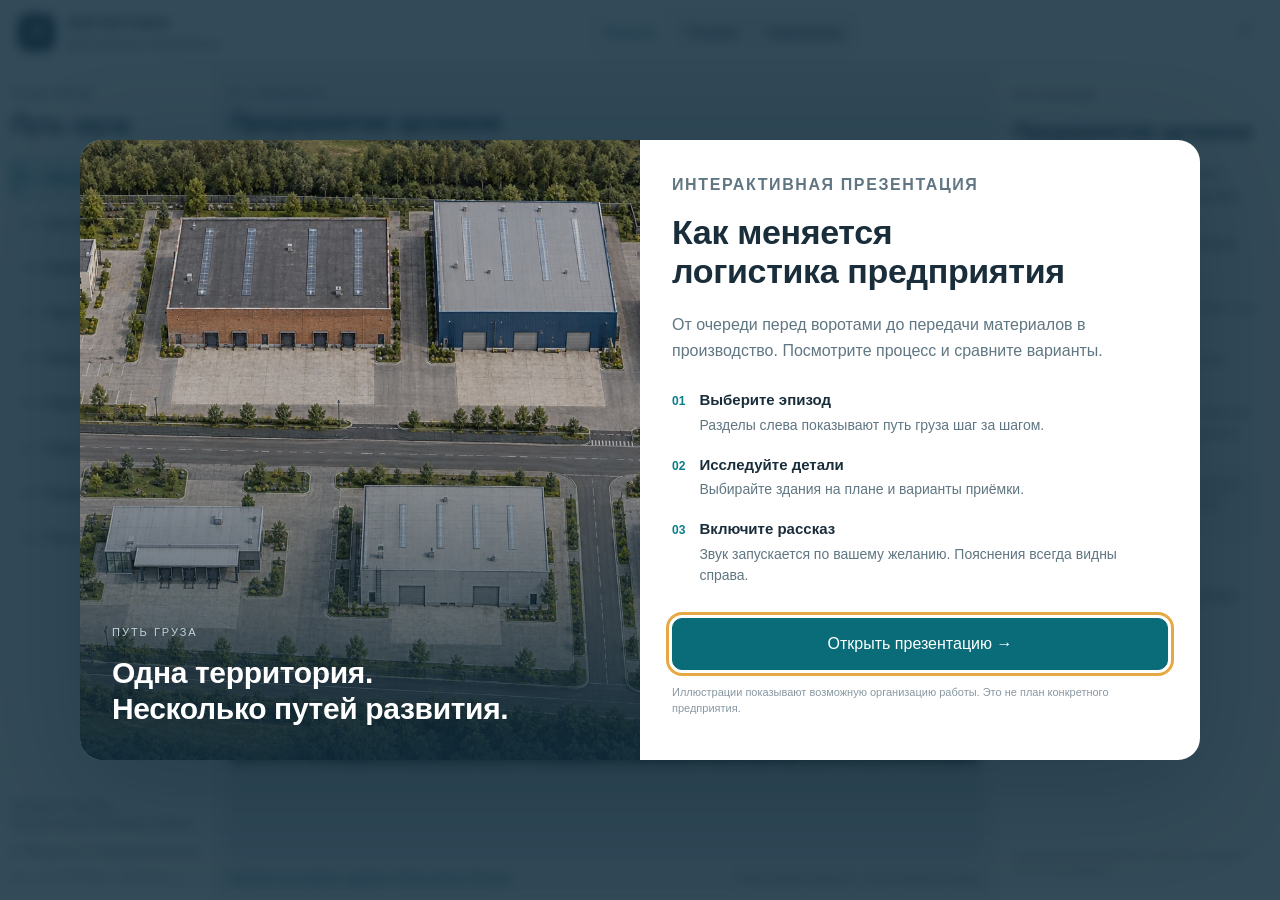
==== index.html @ 63b2c331 "v12: redesign presentation with unified architectural scenes and readable interface" ====
<!doctype html>
<html lang="ru"><head><meta charset="utf-8"><meta name="viewport" content="width=device-width,initial-scale=1"><meta name="theme-color" content="#172f3b"><title>Логистика предприятия — путь груза</title><link rel="icon" href="data:,"><link rel="stylesheet" href="design-v12.css?v=12"><link rel="preload" as="image" href="assets/v12/campus.webp"></head><body>
<header class="app-header"><button class="brand" id="home" aria-label="Открыть вступление"><span class="brand-mark">Л</span><span><strong>ЛОГИСТИКА</strong><small>Действующее предприятие</small></span></button><nav class="main-tabs" aria-label="Вкладки презентации"><button data-tab="process">Процесс</button><button data-tab="equipment">Техника</button><button data-tab="management">Управление</button></nav><button class="help-button" id="help" aria-label="Как пользоваться">?</button></header>
<div class="mobile-controls"><button id="toggle-nav" aria-expanded="false">☰ Разделы</button><button id="toggle-info" aria-expanded="false">Пояснения ↗</button></div>
<main class="app"><aside class="sidebar" id="navigation"><p class="eyebrow" id="nav-eyebrow">ПУТЬ ГРУЗА</p><h2 id="nav-title">От въезда до цеха</h2><nav class="chapter-nav" id="chapters" aria-label="Разделы"></nav><div class="sidebar-footer"><p id="navigation-hint">Выберите эпизод.<br>Рассказ можно включить сверху.</p><details><summary>Материалы и предыдущие версии</summary><a href="movie-v03.html">Предыдущий фильм ↗</a><a href="pilot/">3D-проба разгрузки ↗</a><span>Основа: аналитическая записка v03 от 04.10.2026.</span></details><div class="version">ВН / ЛОГИСТИКА · ВЕРСИЯ 12</div></div></aside>
<section class="stage" aria-labelledby="scene-title"><div class="scene-heading"><div><p class="eyebrow" id="scene-eyebrow"></p><h1 id="scene-title"></h1></div><span class="scene-kind" id="scene-kind"></span></div><div class="toolbar"><button id="previous" aria-label="Предыдущий эпизод">←</button><button id="play" class="primary">▶ Смотреть</button><button id="sound" aria-pressed="false">Звук выключен</button><button id="next" aria-label="Следующий эпизод">→</button><div class="progress" aria-hidden="true"><i id="progress"></i></div><span class="step-count" id="step-count"></span><button id="reset-view">Общий вид</button></div><div class="variants" id="variants" hidden></div><div class="canvas" id="canvas"></div><div class="scene-caption"><b id="scene-caption"></b><span>Иллюстрация процесса · план и время условны</span></div></section>
<aside class="info" id="information" aria-label="Пояснения"><div class="info-top"><p class="eyebrow" id="info-eyebrow">ОБ ЭПИЗОДЕ</p><button id="clear-selection" hidden>К сцене ×</button></div><div class="info-body" id="info-body" aria-live="polite"></div><div id="tour-controls" class="tour-controls" hidden></div><div class="info-foot">Концепция для обсуждения. Решения уточняются после обследования.</div></aside></main>
<dialog id="welcome" aria-labelledby="welcome-title"><div class="welcome-layout"><div class="welcome-image"><img src="assets/v12/campus.webp" alt="Вид на территорию промышленного предприятия"><div class="welcome-image-caption"><small>Путь груза</small><strong>Одна территория.<br>Несколько путей развития.</strong></div></div><div class="welcome-copy"><p class="eyebrow">ИНТЕРАКТИВНАЯ ПРЕЗЕНТАЦИЯ</p><h1 id="welcome-title">Как меняется<br>логистика предприятия</h1><p>От очереди перед воротами до передачи материалов в производство. Посмотрите процесс и сравните варианты.</p><ol><li><span><strong>Выберите эпизод</strong>Разделы слева показывают путь груза шаг за шагом.</span></li><li><span><strong>Исследуйте детали</strong>Выбирайте здания на плане и варианты приёмки.</span></li><li><span><strong>Включите рассказ</strong>Звук запускается по вашему желанию. Пояснения всегда видны справа.</span></li></ol><button class="primary" id="continue">Открыть презентацию →</button><p class="legal">Иллюстрации показывают возможную организацию работы. Это не план конкретного предприятия.</p></div></div></dialog>
<audio id="narration" preload="none"></audio><script src="content.js?v=12"></script><script src="scenarios-v09.js?v=12"></script><script src="tour-audio.js?v=12"></script><script src="presentation-v12.js?v=12"></script></body></html>
---- design-v12.css ----
@charset "UTF-8";
:root{--ink:#192d3b;--muted:#627580;--paper:#fff;--bg:#f2f5f6;--line:#dce4e8;--accent:#096c78;--dark:#172f3b;--gold:#eebd72;--radius:16px}*{box-sizing:border-box}body{margin:0;background:var(--bg);color:var(--ink);font-family:'Segoe UI',Arial,sans-serif;font-size:16px;line-height:1.5;height:100dvh;overflow:hidden}button,a{-webkit-tap-highlight-color:transparent}button{font:inherit;cursor:pointer;color:inherit;border:1px solid var(--line);border-radius:10px;background:white;padding:9px 13px;transition:background .15s,border-color .15s}button:hover{background:#eef6f7;border-color:#a4c4cb}button:focus-visible,a:focus-visible{outline:3px solid #e6a843;outline-offset:3px}button:disabled{opacity:.35;cursor:default}button[hidden],[hidden]{display:none!important}a{color:var(--accent);text-underline-offset:4px}.primary{background:var(--accent);color:white;border-color:var(--accent)}.primary:hover{background:#085864;color:white}.app-header{height:76px;display:flex;align-items:center;justify-content:space-between;gap:22px;padding:0 26px;background:white;border-bottom:1px solid var(--line)}.brand{border:0;background:none;display:flex;gap:12px;align-items:center;text-align:left;padding:0}.brand-mark{display:grid;place-items:center;width:37px;height:37px;border-radius:10px;background:var(--dark);color:#fff;font-weight:700;font-size:22px}.brand strong{font-size:15px;letter-spacing:1.4px;display:block}.brand small{font-size:12px;color:var(--muted);display:block}.main-tabs{display:flex;gap:7px;background:var(--bg);padding:5px;border-radius:12px}.main-tabs button{border:none;background:none;font-size:15px;font-weight:600;padding:9px 17px}.main-tabs button.active{background:white;color:var(--accent);box-shadow:0 1px 5px #19333e12}.help-button{border-radius:50%;width:35px;height:35px;padding:0}.app{display:grid;grid-template-columns:240px minmax(0,1fr) 330px;height:calc(100dvh - 76px)}.sidebar{background:white;border-right:1px solid var(--line);padding:24px 16px 18px;display:flex;flex-direction:column;min-height:0}.eyebrow{font-size:11px;font-weight:700;letter-spacing:1.6px;text-transform:uppercase;color:var(--muted);margin:0 0 9px}.sidebar h2{font-size:23px;margin:0 0 19px;letter-spacing:-.5px}.chapter-nav{display:flex;flex-direction:column;gap:5px}.chapter{display:flex;align-items:center;gap:10px;border-color:transparent;background:none;text-align:left;font-size:15px;padding:10px 9px;line-height:1.35;border-radius:10px;min-height:45px}.chapter .number{font-size:12px;color:#7c8e98;font-variant-numeric:tabular-nums}.chapter.active{background:#e7f2f3;color:#085964;border-color:#cae0e4;font-weight:650;box-shadow:inset 3px 0 #087787}.chapter.active .number{color:#087787}.sidebar-footer{margin-top:auto;padding-top:18px;color:var(--muted);font-size:12px}.sidebar-footer p{margin:0 0 10px}.sidebar-footer details{font-size:11px}.sidebar-footer summary{cursor:pointer}.sidebar-footer a{display:block;margin:7px 0}.version{font-size:10px;color:#81939e;margin-top:12px;letter-spacing:1px}.stage{display:flex;flex-direction:column;min-width:0;min-height:0;padding:22px 24px 16px;gap:13px}.scene-heading{display:flex;gap:18px;justify-content:space-between;align-items:flex-end;min-height:55px}.scene-heading h1{font-size:29px;line-height:1.15;letter-spacing:-.8px;margin:0;font-weight:650}.scene-heading .eyebrow{margin-bottom:6px}.scene-kind{font-size:11px;color:#71838c;white-space:nowrap;padding-bottom:3px}.toolbar{display:flex;align-items:center;gap:7px;min-height:42px}.toolbar button{font-size:13px;padding:8px 11px;white-space:nowrap}.toolbar .primary{min-width:125px}.toolbar .progress{height:3px;flex:1;background:#dae4e7;overflow:hidden;border-radius:5px;margin:0 6px}.progress i{display:block;height:100%;width:0;background:var(--accent)}.step-count{font-size:12px;color:var(--muted);font-variant-numeric:tabular-nums}.canvas{flex:1;min-height:0;position:relative;background:#e3e8ea;border:1px solid #d4dfe3;border-radius:var(--radius);overflow:hidden;box-shadow:0 5px 18px #17364508}.canvas svg{display:block;width:100%;height:100%}.canvas svg text{font-family:'Segoe UI',Arial,sans-serif}.scene-caption{display:flex;align-items:center;justify-content:space-between;gap:10px;font-size:12px;color:var(--muted);min-height:19px}.scene-caption b{color:var(--accent);font-weight:600}.scene-caption span:last-child{font-size:11px;text-align:right}.variants{display:grid;grid-template-columns:repeat(3,minmax(0,1fr));gap:8px}.variant{display:flex;align-items:center;gap:9px;text-align:left;padding:10px 12px;font-size:13px;line-height:1.3;background:#fff}.variant strong{display:block;font-size:13px}.variant small{display:block;font-size:10px;color:var(--muted);margin-top:4px}.variant .vn{display:grid;place-items:center;width:26px;height:26px;flex:0 0 26px;background:#eef3f4;border-radius:7px;font-size:13px;font-weight:700}.variant.selected{background:var(--dark);border-color:var(--dark);color:white;box-shadow:0 3px 10px #17313f1c}.variant.selected small{color:#c7e1e5}.variant.selected .vn{background:var(--gold);color:var(--dark)}.info{padding:26px 23px;background:white;border-left:1px solid var(--line);min-height:0;display:flex;flex-direction:column}.info-top{display:flex;align-items:center;justify-content:space-between;gap:8px;margin-bottom:16px}.info-top .eyebrow{margin:0;font-size:10px}.info-top button{padding:4px 7px;font-size:12px}.info-body{overflow:auto;min-height:0;scrollbar-width:thin}.info h2{font-size:25px;letter-spacing:-.5px;line-height:1.2;margin:0 0 17px}.info .lead{font-size:16px;line-height:1.65;color:#455f6d;margin:0 0 20px}.info ul{list-style:none;padding:0;margin:0 0 20px}.info li{font-size:14px;line-height:1.6;color:#58707b;position:relative;padding-left:17px;margin-bottom:11px}.info li:before{content:'';position:absolute;left:0;top:10px;width:5px;height:5px;border-radius:2px;background:#1492a0}.note{font-size:13px;line-height:1.6;border-left:3px solid #c7dce1;padding:11px 13px;background:#f4f7f8;color:#5c727e;border-radius:0 9px 9px 0;margin:18px 0}.info .action{display:block;width:100%;text-align:left;margin:10px 0;font-size:13px}.info-foot{font-size:10px;color:#8c9ba4;border-top:1px solid var(--line);padding-top:13px;margin-top:auto}.tour-controls{display:flex;align-items:center;gap:6px;margin-top:18px}.tour-controls button{padding:6px 9px;font-size:12px}.tour-controls span{font-size:12px;color:var(--muted);flex:1;text-align:center}.object-pin{cursor:pointer;outline:none}.object-pin .focus-ring{fill:#fff;fill-opacity:0;stroke:transparent;stroke-width:3;vector-effect:non-scaling-stroke}.object-pin:hover .focus-ring,.object-pin:focus-visible .focus-ring{stroke:#ffffff;fill-opacity:.08}.object-pin.selected .focus-ring{stroke:#f3b554;fill:#ffd782;fill-opacity:.15;stroke-width:4;filter:drop-shadow(0 1px 2px #172c3b99)}.object-pin .label-bg{fill:#fffffff2;stroke:#d6e1e5;stroke-width:1}.object-pin.selected .label-bg{fill:#173441;stroke:#f2c079;stroke-width:2}.object-pin text{font-size:14px;font-weight:650;fill:#233f4e}.object-pin.selected text{fill:#fff}.object-pin .pin-dot{fill:#127d89;stroke:white;stroke-width:2}.route-shadow{fill:none;stroke:#fff;stroke-width:7;opacity:.7;stroke-linejoin:round;stroke-linecap:round}.route-line{fill:none;stroke:#0c8797;stroke-width:3.5;stroke-linejoin:round;stroke-linecap:round}.route-line.external{stroke:#cf8131}.route-line.secondary{stroke-dasharray:6 6;stroke:#5e8ea9}.vehicle{filter:drop-shadow(0 3px 2px #142d3c55);pointer-events:none}.scene-note{position:absolute;left:18px;bottom:18px;max-width:calc(100% - 36px);background:#152d3eee;border:1px solid #ffffff22;color:#fff;padding:12px 16px;border-radius:12px;font-size:14px;box-shadow:0 4px 20px #132c3420;pointer-events:none}.scene-note small{display:block;font-size:11px;color:#c6d9e1;margin-top:3px}.operation-label{position:absolute;top:18px;left:18px;background:#ffffffed;border:1px solid #ffffffaa;border-radius:12px;padding:14px 17px;max-width:66%;box-shadow:0 5px 20px #14304415}.operation-label .eyebrow{color:#147984;font-size:10px;margin-bottom:5px}.operation-label strong{font-size:20px;font-weight:650;display:block;line-height:1.25}.operation-steps{position:absolute;bottom:18px;left:18px;right:18px;display:flex;gap:6px}.operation-steps span{flex:1;background:#ffffffeb;color:#657a84;padding:10px 8px;border-radius:8px;font-size:12px;line-height:1.35;border:1px solid #ffffff66}.operation-steps span.active{background:#173b49;color:white;border-color:#8bb8c4}.operation-steps b{display:block;font-size:10px;opacity:.7;margin-bottom:3px}.equipment-stage{height:100%;display:flex;flex-direction:column;align-items:center;justify-content:center;background:radial-gradient(ellipse at 50% 40%,#fff 0%,#e8eef0 75%);padding:35px}.equipment-stage img{width:85%;height:65%;object-fit:contain;filter:drop-shadow(0 25px 13px #15354420)}.equipment-stage p{font-size:13px;color:var(--muted);margin:12px 0}.job-list{counter-reset:job;display:flex;flex-direction:column;gap:7px;margin:20px 0}.job-row{padding:10px 12px;font-size:14px;color:#81919a;border:1px solid #e7edef;border-radius:9px}.job-row.active{background:#e9f4f4;color:#086876;border-color:#b7d8dd;font-weight:600}.job-row.done{color:#2e706c}.mobile-controls{display:none}dialog{border:0;padding:0;border-radius:22px;background:#fff;color:var(--ink);box-shadow:0 25px 100px #0c24334d;max-height:94dvh;width:min(1120px,92vw)}dialog::backdrop{background:#102b3bd9;backdrop-filter:blur(6px)}.welcome-layout{display:grid;grid-template-columns:1fr 1fr;min-height:570px}.welcome-image{position:relative;background:#263c47;overflow:hidden}.welcome-image img{width:100%;height:100%;object-fit:cover;position:absolute;inset:0;filter:brightness(.86)}.welcome-image:after{content:'';position:absolute;inset:0;background:linear-gradient(transparent 45%,#102b3be6)}.welcome-image-caption{position:absolute;bottom:34px;left:32px;right:25px;z-index:1;color:#fff}.welcome-image-caption small{font-size:11px;letter-spacing:2px;text-transform:uppercase;color:#c0d4dc}.welcome-image-caption strong{display:block;font-size:30px;line-height:1.18;margin-top:12px;font-weight:550;letter-spacing:-.6px}.welcome-copy{padding:44px 42px}.welcome-copy h1{font-size:38px;line-height:1.12;letter-spacing:-1.3px;margin:15px 0 22px;font-weight:650}.welcome-copy>p{font-size:16px;color:#607682;line-height:1.65}.welcome-copy ol{padding:0;list-style:none;counter-reset:steps;margin:25px 0}.welcome-copy li{counter-increment:steps;display:flex;align-items:flex-start;gap:14px;margin:18px 0;font-size:14px;color:#607682}.welcome-copy li:before{content:'0' counter(steps);font-size:12px;font-weight:700;color:#0a7d8b;padding-top:3px}.welcome-copy li strong{display:block;color:var(--ink);font-size:15px;margin-bottom:3px}.welcome-copy .primary{width:100%;font-size:16px;padding:13px;margin-top:7px}.welcome-copy .legal{font-size:11px;line-height:1.5;margin-top:14px;color:#8898a1}
@media(min-width:1650px){.app{grid-template-columns:265px minmax(0,1fr) 355px}.chapter{font-size:17px;min-height:49px}.stage{padding:24px 27px 18px}.info{padding:30px 28px}.info .lead{font-size:17px}.info li{font-size:16px}.info h2{font-size:28px}.toolbar button{font-size:14px}.scene-heading h1{font-size:32px}.variant strong{font-size:15px}.variant small{font-size:12px}}
@media(max-width:1350px){.app{grid-template-columns:215px minmax(0,1fr) 285px}.app-header{padding:0 18px;gap:14px;height:66px}.app{height:calc(100dvh - 66px)}.main-tabs button{padding:8px 11px;font-size:13px}.sidebar{padding:20px 12px 14px}.chapter{font-size:14px;min-height:40px;padding:8px}.stage{padding:16px 15px 12px;gap:10px}.scene-heading h1{font-size:25px}.info{padding:22px 18px}.info h2{font-size:22px}.info .lead{font-size:14px}.info li{font-size:13px}.info .note{font-size:12px}.toolbar button{font-size:12px;padding:7px 9px}.toolbar .primary{min-width:108px}.scene-kind{display:none}.welcome-copy{padding:32px}.welcome-copy h1{font-size:34px}.welcome-layout{min-height:540px}.variant{padding:8px 9px}.variant strong{font-size:12px}.variant small{font-size:10px}.variant .vn{width:23px;flex-basis:23px;height:23px}.scene-caption{font-size:11px}}
@media(max-height:760px) and (min-width:951px){.sidebar{padding-top:17px}.sidebar h2{margin-bottom:12px}.chapter-nav{gap:3px}.chapter{min-height:36px;padding-top:7px;padding-bottom:7px}.sidebar-footer{font-size:11px;padding-top:12px}.scene-heading{min-height:50px}.stage{gap:9px}.info-top{margin-bottom:12px}.info .lead{margin-bottom:15px}.info li{margin-bottom:8px}.info h2{margin-bottom:13px}.info .note{margin:13px 0}.welcome-layout{min-height:500px}.welcome-copy{padding:27px 32px}.welcome-copy ol{margin:19px 0}.welcome-copy h1{font-size:32px}.welcome-copy li{margin:13px 0}}
@media(max-width:950px){.app-header{height:63px;padding:0 13px}.brand small{display:none}.brand strong{font-size:12px}.brand-mark{width:31px;height:31px;font-size:19px}.main-tabs{gap:1px;padding:3px}.main-tabs button{padding:7px 8px;font-size:12px}.help-button{display:none}.mobile-controls{height:42px;display:flex;justify-content:space-between;align-items:center;padding:4px 12px;background:white;border-bottom:1px solid var(--line)}.mobile-controls button{font-size:12px;padding:5px 10px}.app{height:calc(100dvh - 105px);display:block;position:relative}.sidebar,.info{display:none;position:absolute;top:0;bottom:0;z-index:5;width:min(330px,88vw);box-shadow:0 5px 25px #122d3b33;overflow:auto}.sidebar{left:0}.info{right:0}.sidebar.open,.info.open{display:flex}.stage{height:100%;padding:12px;gap:8px}.scene-heading{min-height:42px}.scene-heading h1{font-size:24px}.toolbar{flex-wrap:wrap;gap:5px}.toolbar .progress{min-width:30px}.toolbar #reset-view{display:none}.scene-caption span:last-child{display:none}.welcome-layout{grid-template-columns:1fr;min-height:0}.welcome-image{height:180px}.welcome-image-caption{bottom:23px;left:28px}.welcome-image-caption strong{font-size:24px}.welcome-copy{padding:25px}.welcome-copy h1{font-size:28px;margin:10px 0 15px}.welcome-copy ol{margin:17px 0}.welcome-copy>p{font-size:14px}.welcome-copy li{font-size:13px;margin:12px 0}.welcome-copy li strong{font-size:14px}.operation-label strong{font-size:17px}.operation-steps span{font-size:10px;padding:7px}.variants{gap:5px}.variant{padding:7px;gap:5px}.variant small{display:none}.variant strong{font-size:11px}.variant .vn{flex-basis:20px;height:20px;font-size:11px}}
@media(prefers-reduced-motion:reduce){*{scroll-behavior:auto!important;transition:none!important}}
.operation-image{position:absolute;inset:0;background-position:center;background-size:cover}.operation-steps button{flex:1;background:#ffffffed;color:#526b78;padding:10px 9px;border-radius:8px;font-size:13px;line-height:1.35;border:1px solid #ffffff88;text-align:left;box-shadow:0 2px 9px #16314112}.operation-steps button.active{background:#173b49;color:white;border-color:#8bb8c4}.operation-steps button b{display:block;font-size:10px;opacity:.7;margin-bottom:3px}.operation-steps button:hover{border-color:#137e8b}.sidebar h2{line-height:1.2}
@media(max-width:950px){.operation-steps button{font-size:10px;padding:7px}}
/* Industrial headings use the system DIN-style family; no font downloads. */
.scene-heading h1,.sidebar h2,.welcome-copy h1,.welcome-image-caption strong,.info h2,.brand strong{font-family:Bahnschrift,'Segoe UI',Arial,sans-serif;font-weight:600;letter-spacing:-.35px}.chapter{font-family:Bahnschrift,'Segoe UI',Arial,sans-serif}.brand strong{letter-spacing:1.4px}
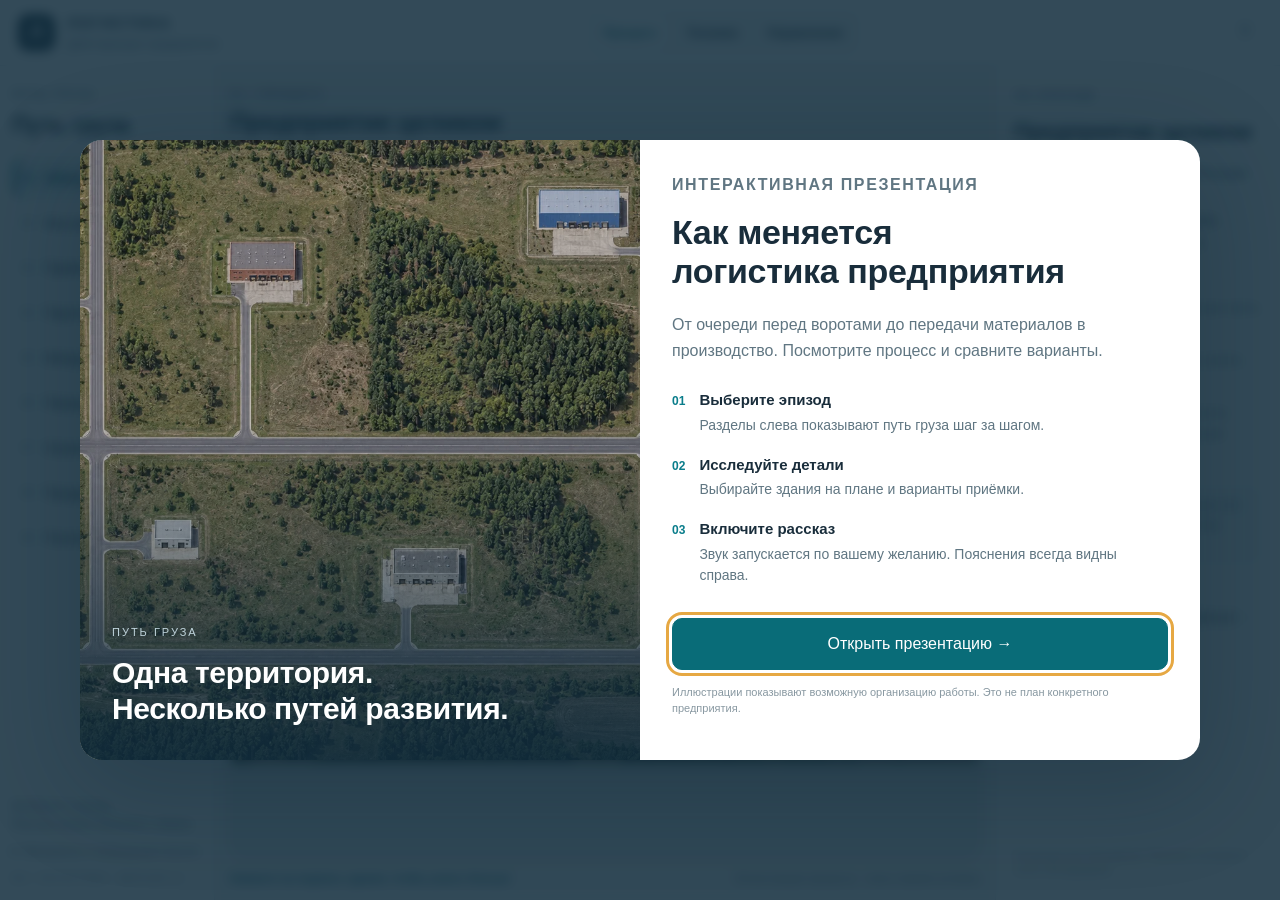
==== commit 57b53152: "v13: show distant industrial sites and align vehicles with roads" ====
--- a/index.html
+++ b/index.html
@@ -1,9 +1,9 @@
-<!doctype html>
-<html lang="ru"><head><meta charset="utf-8"><meta name="viewport" content="width=device-width,initial-scale=1"><meta name="theme-color" content="#172f3b"><title>Логистика предприятия — путь груза</title><link rel="icon" href="data:,"><link rel="stylesheet" href="design-v12.css?v=12"><link rel="preload" as="image" href="assets/v12/campus.webp"></head><body>
-<header class="app-header"><button class="brand" id="home" aria-label="Открыть вступление"><span class="brand-mark">Л</span><span><strong>ЛОГИСТИКА</strong><small>Действующее предприятие</small></span></button><nav class="main-tabs" aria-label="Вкладки презентации"><button data-tab="process">Процесс</button><button data-tab="equipment">Техника</button><button data-tab="management">Управление</button></nav><button class="help-button" id="help" aria-label="Как пользоваться">?</button></header>
-<div class="mobile-controls"><button id="toggle-nav" aria-expanded="false">☰ Разделы</button><button id="toggle-info" aria-expanded="false">Пояснения ↗</button></div>
-<main class="app"><aside class="sidebar" id="navigation"><p class="eyebrow" id="nav-eyebrow">ПУТЬ ГРУЗА</p><h2 id="nav-title">От въезда до цеха</h2><nav class="chapter-nav" id="chapters" aria-label="Разделы"></nav><div class="sidebar-footer"><p id="navigation-hint">Выберите эпизод.<br>Рассказ можно включить сверху.</p><details><summary>Материалы и предыдущие версии</summary><a href="movie-v03.html">Предыдущий фильм ↗</a><a href="pilot/">3D-проба разгрузки ↗</a><span>Основа: аналитическая записка v03 от 04.10.2026.</span></details><div class="version">ВН / ЛОГИСТИКА · ВЕРСИЯ 12</div></div></aside>
-<section class="stage" aria-labelledby="scene-title"><div class="scene-heading"><div><p class="eyebrow" id="scene-eyebrow"></p><h1 id="scene-title"></h1></div><span class="scene-kind" id="scene-kind"></span></div><div class="toolbar"><button id="previous" aria-label="Предыдущий эпизод">←</button><button id="play" class="primary">▶ Смотреть</button><button id="sound" aria-pressed="false">Звук выключен</button><button id="next" aria-label="Следующий эпизод">→</button><div class="progress" aria-hidden="true"><i id="progress"></i></div><span class="step-count" id="step-count"></span><button id="reset-view">Общий вид</button></div><div class="variants" id="variants" hidden></div><div class="canvas" id="canvas"></div><div class="scene-caption"><b id="scene-caption"></b><span>Иллюстрация процесса · план и время условны</span></div></section>
-<aside class="info" id="information" aria-label="Пояснения"><div class="info-top"><p class="eyebrow" id="info-eyebrow">ОБ ЭПИЗОДЕ</p><button id="clear-selection" hidden>К сцене ×</button></div><div class="info-body" id="info-body" aria-live="polite"></div><div id="tour-controls" class="tour-controls" hidden></div><div class="info-foot">Концепция для обсуждения. Решения уточняются после обследования.</div></aside></main>
-<dialog id="welcome" aria-labelledby="welcome-title"><div class="welcome-layout"><div class="welcome-image"><img src="assets/v12/campus.webp" alt="Вид на территорию промышленного предприятия"><div class="welcome-image-caption"><small>Путь груза</small><strong>Одна территория.<br>Несколько путей развития.</strong></div></div><div class="welcome-copy"><p class="eyebrow">ИНТЕРАКТИВНАЯ ПРЕЗЕНТАЦИЯ</p><h1 id="welcome-title">Как меняется<br>логистика предприятия</h1><p>От очереди перед воротами до передачи материалов в производство. Посмотрите процесс и сравните варианты.</p><ol><li><span><strong>Выберите эпизод</strong>Разделы слева показывают путь груза шаг за шагом.</span></li><li><span><strong>Исследуйте детали</strong>Выбирайте здания на плане и варианты приёмки.</span></li><li><span><strong>Включите рассказ</strong>Звук запускается по вашему желанию. Пояснения всегда видны справа.</span></li></ol><button class="primary" id="continue">Открыть презентацию →</button><p class="legal">Иллюстрации показывают возможную организацию работы. Это не план конкретного предприятия.</p></div></div></dialog>
-<audio id="narration" preload="none"></audio><script src="content.js?v=12"></script><script src="scenarios-v09.js?v=12"></script><script src="tour-audio.js?v=12"></script><script src="presentation-v12.js?v=12"></script></body></html>
+<!doctype html>
+<html lang="ru"><head><meta charset="utf-8"><meta name="viewport" content="width=device-width,initial-scale=1"><meta name="theme-color" content="#172f3b"><title>Логистика предприятия — путь груза</title><link rel="icon" href="data:,"><link rel="stylesheet" href="design-v12.css?v=13"><link rel="preload" as="image" href="assets/v13/campus.webp"></head><body>
+<header class="app-header"><button class="brand" id="home" aria-label="Открыть вступление"><span class="brand-mark">Л</span><span><strong>ЛОГИСТИКА</strong><small>Действующее предприятие</small></span></button><nav class="main-tabs" aria-label="Вкладки презентации"><button data-tab="process">Процесс</button><button data-tab="equipment">Техника</button><button data-tab="management">Управление</button></nav><button class="help-button" id="help" aria-label="Как пользоваться">?</button></header>
+<div class="mobile-controls"><button id="toggle-nav" aria-expanded="false">☰ Разделы</button><button id="toggle-info" aria-expanded="false">Пояснения ↗</button></div>
+<main class="app"><aside class="sidebar" id="navigation"><p class="eyebrow" id="nav-eyebrow">ПУТЬ ГРУЗА</p><h2 id="nav-title">От въезда до цеха</h2><nav class="chapter-nav" id="chapters" aria-label="Разделы"></nav><div class="sidebar-footer"><p id="navigation-hint">Выберите эпизод.<br>Рассказ можно включить сверху.</p><details><summary>Материалы и предыдущие версии</summary><a href="movie-v03.html">Предыдущий фильм ↗</a><a href="pilot/">3D-проба разгрузки ↗</a><span>Основа: аналитическая записка v03 от 04.10.2026.</span></details><div class="version">ВН / ЛОГИСТИКА · ВЕРСИЯ 13</div></div></aside>
+<section class="stage" aria-labelledby="scene-title"><div class="scene-heading"><div><p class="eyebrow" id="scene-eyebrow"></p><h1 id="scene-title"></h1></div><span class="scene-kind" id="scene-kind"></span></div><div class="toolbar"><button id="previous" aria-label="Предыдущий эпизод">←</button><button id="play" class="primary">▶ Смотреть</button><button id="sound" aria-pressed="false">Звук выключен</button><button id="next" aria-label="Следующий эпизод">→</button><div class="progress" aria-hidden="true"><i id="progress"></i></div><span class="step-count" id="step-count"></span><button id="reset-view">Общий вид</button></div><div class="variants" id="variants" hidden></div><div class="canvas" id="canvas"></div><div class="scene-caption"><b id="scene-caption"></b><span>Иллюстрация процесса · план и время условны</span></div></section>
+<aside class="info" id="information" aria-label="Пояснения"><div class="info-top"><p class="eyebrow" id="info-eyebrow">ОБ ЭПИЗОДЕ</p><button id="clear-selection" hidden>К сцене ×</button></div><div class="info-body" id="info-body" aria-live="polite"></div><div id="tour-controls" class="tour-controls" hidden></div><div class="info-foot">Концепция для обсуждения. Решения уточняются после обследования.</div></aside></main>
+<dialog id="welcome" aria-labelledby="welcome-title"><div class="welcome-layout"><div class="welcome-image"><img src="assets/v13/campus.webp" alt="Вид на территорию промышленного предприятия"><div class="welcome-image-caption"><small>Путь груза</small><strong>Одна территория.<br>Несколько путей развития.</strong></div></div><div class="welcome-copy"><p class="eyebrow">ИНТЕРАКТИВНАЯ ПРЕЗЕНТАЦИЯ</p><h1 id="welcome-title">Как меняется<br>логистика предприятия</h1><p>От очереди перед воротами до передачи материалов в производство. Посмотрите процесс и сравните варианты.</p><ol><li><span><strong>Выберите эпизод</strong>Разделы слева показывают путь груза шаг за шагом.</span></li><li><span><strong>Исследуйте детали</strong>Выбирайте здания на плане и варианты приёмки.</span></li><li><span><strong>Включите рассказ</strong>Звук запускается по вашему желанию. Пояснения всегда видны справа.</span></li></ol><button class="primary" id="continue">Открыть презентацию →</button><p class="legal">Иллюстрации показывают возможную организацию работы. Это не план конкретного предприятия.</p></div></div></dialog>
+<audio id="narration" preload="none"></audio><script src="content.js?v=13"></script><script src="scenarios-v09.js?v=13"></script><script src="tour-audio.js?v=13"></script><script src="presentation-v13.js?v=13"></script></body></html>
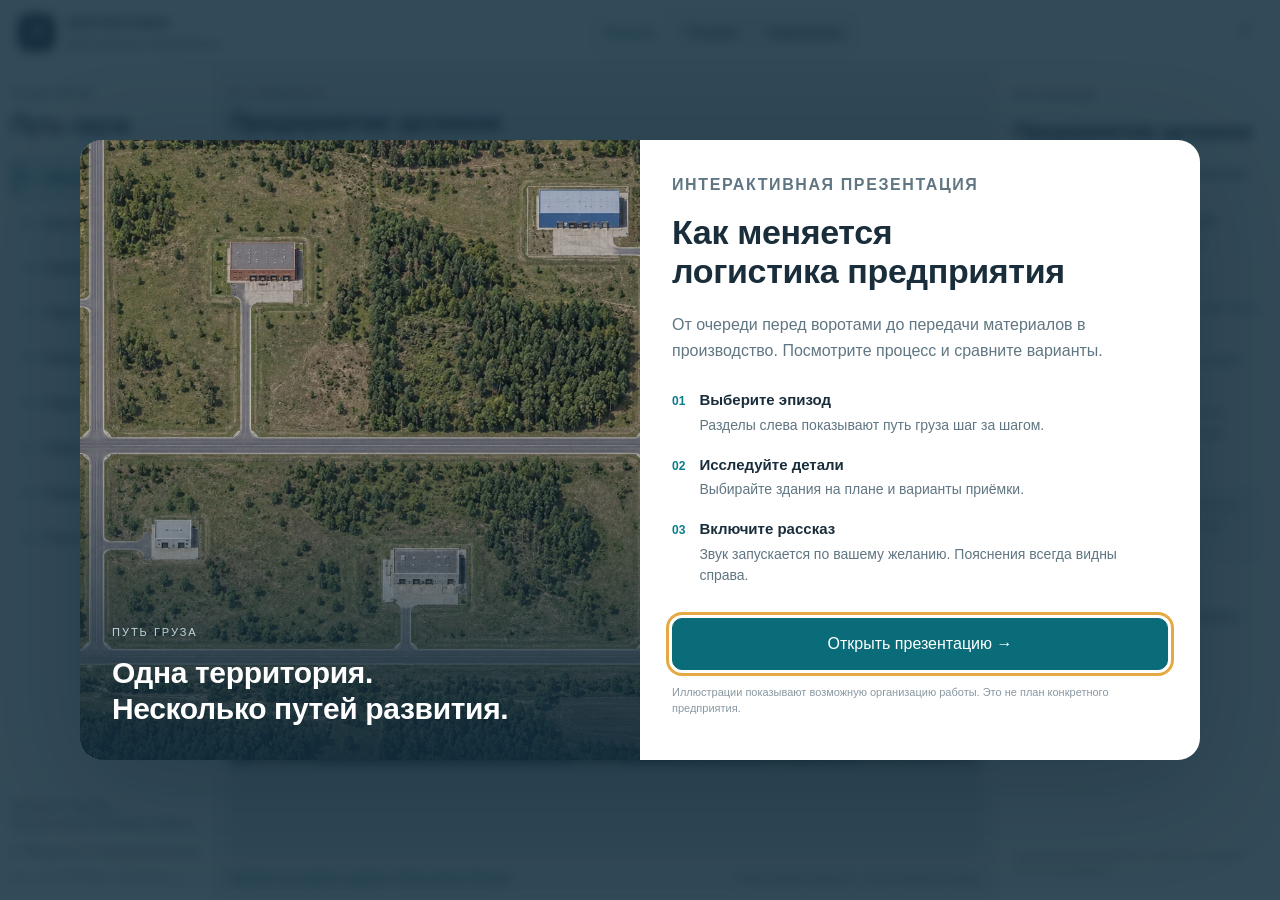
==== commit a63ba0c2: "v14: correct narration stress and remove report reference" ====
--- a/index.html
+++ b/index.html
@@ -1,9 +1,9 @@
 <!doctype html>
-<html lang="ru"><head><meta charset="utf-8"><meta name="viewport" content="width=device-width,initial-scale=1"><meta name="theme-color" content="#172f3b"><title>Логистика предприятия — путь груза</title><link rel="icon" href="data:,"><link rel="stylesheet" href="design-v12.css?v=13"><link rel="preload" as="image" href="assets/v13/campus.webp"></head><body>
+<html lang="ru"><head><meta charset="utf-8"><meta name="viewport" content="width=device-width,initial-scale=1"><meta name="theme-color" content="#172f3b"><title>Логистика предприятия — путь груза</title><link rel="icon" href="data:,"><link rel="stylesheet" href="design-v12.css?v=14"><link rel="preload" as="image" href="assets/v13/campus.webp"></head><body>
 <header class="app-header"><button class="brand" id="home" aria-label="Открыть вступление"><span class="brand-mark">Л</span><span><strong>ЛОГИСТИКА</strong><small>Действующее предприятие</small></span></button><nav class="main-tabs" aria-label="Вкладки презентации"><button data-tab="process">Процесс</button><button data-tab="equipment">Техника</button><button data-tab="management">Управление</button></nav><button class="help-button" id="help" aria-label="Как пользоваться">?</button></header>
 <div class="mobile-controls"><button id="toggle-nav" aria-expanded="false">☰ Разделы</button><button id="toggle-info" aria-expanded="false">Пояснения ↗</button></div>
-<main class="app"><aside class="sidebar" id="navigation"><p class="eyebrow" id="nav-eyebrow">ПУТЬ ГРУЗА</p><h2 id="nav-title">От въезда до цеха</h2><nav class="chapter-nav" id="chapters" aria-label="Разделы"></nav><div class="sidebar-footer"><p id="navigation-hint">Выберите эпизод.<br>Рассказ можно включить сверху.</p><details><summary>Материалы и предыдущие версии</summary><a href="movie-v03.html">Предыдущий фильм ↗</a><a href="pilot/">3D-проба разгрузки ↗</a><span>Основа: аналитическая записка v03 от 04.10.2026.</span></details><div class="version">ВН / ЛОГИСТИКА · ВЕРСИЯ 13</div></div></aside>
+<main class="app"><aside class="sidebar" id="navigation"><p class="eyebrow" id="nav-eyebrow">ПУТЬ ГРУЗА</p><h2 id="nav-title">От въезда до цеха</h2><nav class="chapter-nav" id="chapters" aria-label="Разделы"></nav><div class="sidebar-footer"><p id="navigation-hint">Выберите эпизод.<br>Рассказ можно включить сверху.</p><details><summary>Материалы и предыдущие версии</summary><a href="movie-v03.html">Предыдущий фильм ↗</a><a href="pilot/">3D-проба разгрузки ↗</a><span>Основа: аналитическая записка v03 от 04.10.2026.</span></details><div class="version">ВН / ЛОГИСТИКА · ВЕРСИЯ 14</div></div></aside>
 <section class="stage" aria-labelledby="scene-title"><div class="scene-heading"><div><p class="eyebrow" id="scene-eyebrow"></p><h1 id="scene-title"></h1></div><span class="scene-kind" id="scene-kind"></span></div><div class="toolbar"><button id="previous" aria-label="Предыдущий эпизод">←</button><button id="play" class="primary">▶ Смотреть</button><button id="sound" aria-pressed="false">Звук выключен</button><button id="next" aria-label="Следующий эпизод">→</button><div class="progress" aria-hidden="true"><i id="progress"></i></div><span class="step-count" id="step-count"></span><button id="reset-view">Общий вид</button></div><div class="variants" id="variants" hidden></div><div class="canvas" id="canvas"></div><div class="scene-caption"><b id="scene-caption"></b><span>Иллюстрация процесса · план и время условны</span></div></section>
 <aside class="info" id="information" aria-label="Пояснения"><div class="info-top"><p class="eyebrow" id="info-eyebrow">ОБ ЭПИЗОДЕ</p><button id="clear-selection" hidden>К сцене ×</button></div><div class="info-body" id="info-body" aria-live="polite"></div><div id="tour-controls" class="tour-controls" hidden></div><div class="info-foot">Концепция для обсуждения. Решения уточняются после обследования.</div></aside></main>
 <dialog id="welcome" aria-labelledby="welcome-title"><div class="welcome-layout"><div class="welcome-image"><img src="assets/v13/campus.webp" alt="Вид на территорию промышленного предприятия"><div class="welcome-image-caption"><small>Путь груза</small><strong>Одна территория.<br>Несколько путей развития.</strong></div></div><div class="welcome-copy"><p class="eyebrow">ИНТЕРАКТИВНАЯ ПРЕЗЕНТАЦИЯ</p><h1 id="welcome-title">Как меняется<br>логистика предприятия</h1><p>От очереди перед воротами до передачи материалов в производство. Посмотрите процесс и сравните варианты.</p><ol><li><span><strong>Выберите эпизод</strong>Разделы слева показывают путь груза шаг за шагом.</span></li><li><span><strong>Исследуйте детали</strong>Выбирайте здания на плане и варианты приёмки.</span></li><li><span><strong>Включите рассказ</strong>Звук запускается по вашему желанию. Пояснения всегда видны справа.</span></li></ol><button class="primary" id="continue">Открыть презентацию →</button><p class="legal">Иллюстрации показывают возможную организацию работы. Это не план конкретного предприятия.</p></div></div></dialog>
-<audio id="narration" preload="none"></audio><script src="content.js?v=13"></script><script src="scenarios-v09.js?v=13"></script><script src="tour-audio.js?v=13"></script><script src="presentation-v13.js?v=13"></script></body></html>
+<audio id="narration" preload="none"></audio><script src="content.js?v=14"></script><script src="scenarios-v09.js?v=14"></script><script src="tour-audio.js?v=14"></script><script src="presentation-v13.js?v=14"></script></body></html>
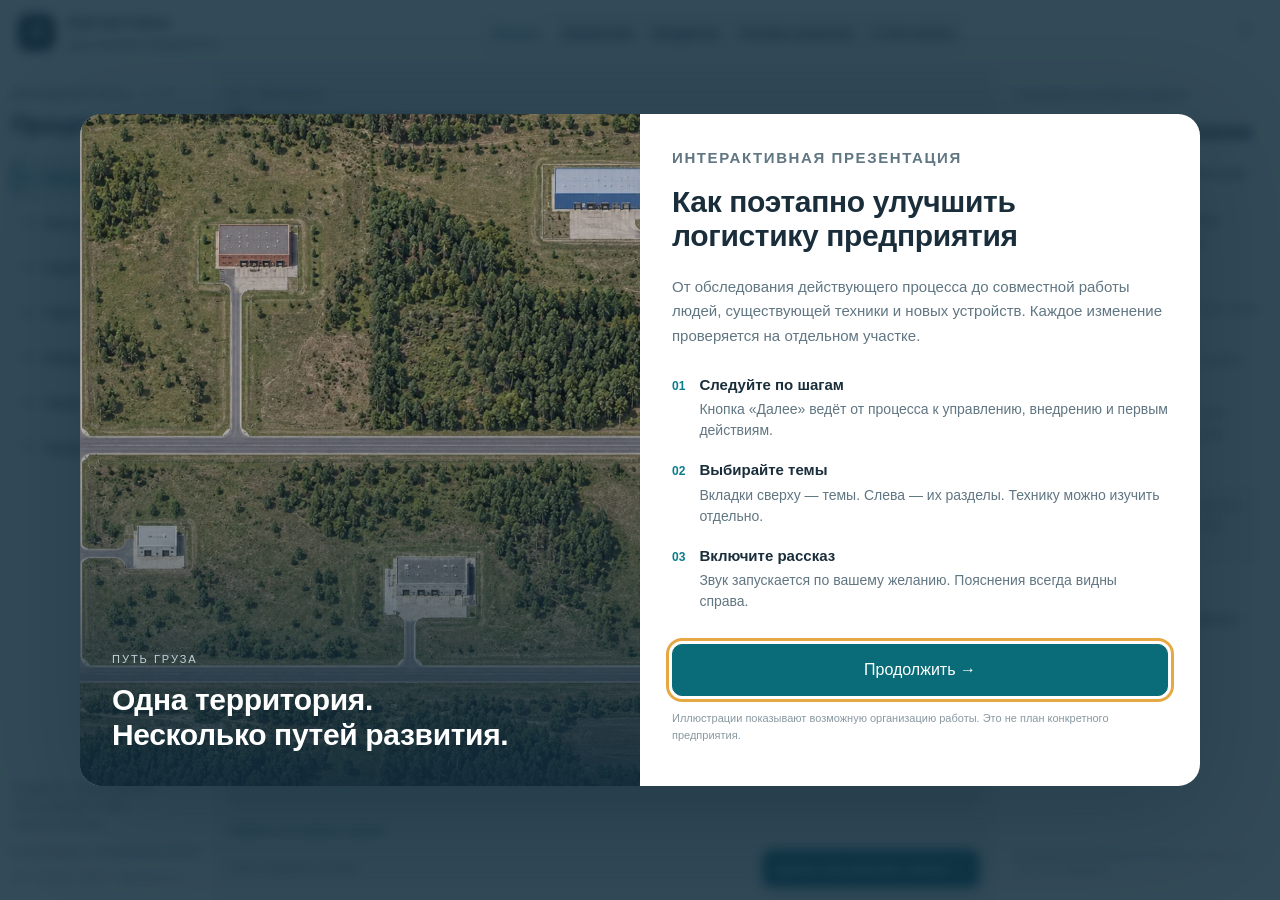
==== commit e9d457c5: "v15: guided presentation journey, phased implementation and reviewed narration" ====
--- a/index.html
+++ b/index.html
@@ -1,9 +1,9 @@
 <!doctype html>
-<html lang="ru"><head><meta charset="utf-8"><meta name="viewport" content="width=device-width,initial-scale=1"><meta name="theme-color" content="#172f3b"><title>Логистика предприятия — путь груза</title><link rel="icon" href="data:,"><link rel="stylesheet" href="design-v12.css?v=14"><link rel="preload" as="image" href="assets/v13/campus.webp"></head><body>
-<header class="app-header"><button class="brand" id="home" aria-label="Открыть вступление"><span class="brand-mark">Л</span><span><strong>ЛОГИСТИКА</strong><small>Действующее предприятие</small></span></button><nav class="main-tabs" aria-label="Вкладки презентации"><button data-tab="process">Процесс</button><button data-tab="equipment">Техника</button><button data-tab="management">Управление</button></nav><button class="help-button" id="help" aria-label="Как пользоваться">?</button></header>
+<html lang="ru"><head><meta charset="utf-8"><meta name="viewport" content="width=device-width,initial-scale=1"><meta name="theme-color" content="#172f3b"><title>Логистика предприятия — путь груза</title><link rel="icon" href="data:,"><link rel="stylesheet" href="design-v12.css?v=15"><link rel="stylesheet" href="journey-v15.css?v=15"><link rel="preload" as="image" href="assets/v13/campus.webp"></head><body>
+<header class="app-header"><button class="brand" id="home" aria-label="Открыть вступление"><span class="brand-mark">Л</span><span><strong>ЛОГИСТИКА</strong><small>Действующее предприятие</small></span></button><nav class="main-tabs" aria-label="Вкладки презентации"><button data-tab="process">Процесс</button><button data-tab="management">Управление</button><button data-tab="implementation">Внедрение</button><button data-tab="equipment">Техника и решения</button><button data-tab="start">С чего начать</button></nav><button class="help-button" id="help" aria-label="Как пользоваться">?</button></header>
 <div class="mobile-controls"><button id="toggle-nav" aria-expanded="false">☰ Разделы</button><button id="toggle-info" aria-expanded="false">Пояснения ↗</button></div>
-<main class="app"><aside class="sidebar" id="navigation"><p class="eyebrow" id="nav-eyebrow">ПУТЬ ГРУЗА</p><h2 id="nav-title">От въезда до цеха</h2><nav class="chapter-nav" id="chapters" aria-label="Разделы"></nav><div class="sidebar-footer"><p id="navigation-hint">Выберите эпизод.<br>Рассказ можно включить сверху.</p><details><summary>Материалы и предыдущие версии</summary><a href="movie-v03.html">Предыдущий фильм ↗</a><a href="pilot/">3D-проба разгрузки ↗</a><span>Основа: аналитическая записка v03 от 04.10.2026.</span></details><div class="version">ВН / ЛОГИСТИКА · ВЕРСИЯ 14</div></div></aside>
-<section class="stage" aria-labelledby="scene-title"><div class="scene-heading"><div><p class="eyebrow" id="scene-eyebrow"></p><h1 id="scene-title"></h1></div><span class="scene-kind" id="scene-kind"></span></div><div class="toolbar"><button id="previous" aria-label="Предыдущий эпизод">←</button><button id="play" class="primary">▶ Смотреть</button><button id="sound" aria-pressed="false">Звук выключен</button><button id="next" aria-label="Следующий эпизод">→</button><div class="progress" aria-hidden="true"><i id="progress"></i></div><span class="step-count" id="step-count"></span><button id="reset-view">Общий вид</button></div><div class="variants" id="variants" hidden></div><div class="canvas" id="canvas"></div><div class="scene-caption"><b id="scene-caption"></b><span>Иллюстрация процесса · план и время условны</span></div></section>
-<aside class="info" id="information" aria-label="Пояснения"><div class="info-top"><p class="eyebrow" id="info-eyebrow">ОБ ЭПИЗОДЕ</p><button id="clear-selection" hidden>К сцене ×</button></div><div class="info-body" id="info-body" aria-live="polite"></div><div id="tour-controls" class="tour-controls" hidden></div><div class="info-foot">Концепция для обсуждения. Решения уточняются после обследования.</div></aside></main>
-<dialog id="welcome" aria-labelledby="welcome-title"><div class="welcome-layout"><div class="welcome-image"><img src="assets/v13/campus.webp" alt="Вид на территорию промышленного предприятия"><div class="welcome-image-caption"><small>Путь груза</small><strong>Одна территория.<br>Несколько путей развития.</strong></div></div><div class="welcome-copy"><p class="eyebrow">ИНТЕРАКТИВНАЯ ПРЕЗЕНТАЦИЯ</p><h1 id="welcome-title">Как меняется<br>логистика предприятия</h1><p>От очереди перед воротами до передачи материалов в производство. Посмотрите процесс и сравните варианты.</p><ol><li><span><strong>Выберите эпизод</strong>Разделы слева показывают путь груза шаг за шагом.</span></li><li><span><strong>Исследуйте детали</strong>Выбирайте здания на плане и варианты приёмки.</span></li><li><span><strong>Включите рассказ</strong>Звук запускается по вашему желанию. Пояснения всегда видны справа.</span></li></ol><button class="primary" id="continue">Открыть презентацию →</button><p class="legal">Иллюстрации показывают возможную организацию работы. Это не план конкретного предприятия.</p></div></div></dialog>
-<audio id="narration" preload="none"></audio><script src="content.js?v=14"></script><script src="scenarios-v09.js?v=14"></script><script src="tour-audio.js?v=14"></script><script src="presentation-v13.js?v=14"></script></body></html>
+<main class="app"><aside class="sidebar" id="navigation"><p class="eyebrow" id="nav-eyebrow">ПУТЬ ГРУЗА</p><h2 id="nav-title">От въезда до цеха</h2><nav class="chapter-nav" id="chapters" aria-label="Разделы"></nav><div class="sidebar-footer"><p id="navigation-hint">Выберите эпизод.<br>Рассказ можно включить сверху.</p><details><summary>Материалы и предыдущие версии</summary><a href="movie-v03.html">Предыдущий фильм ↗</a><a href="pilot/">3D-проба разгрузки ↗</a><span>Основа: аналитическая записка v03 от 04.10.2026.</span></details><div class="version">ВН / ЛОГИСТИКА · ВЕРСИЯ 15</div></div></aside>
+<section class="stage" aria-labelledby="scene-title"><div class="scene-heading"><div><p class="eyebrow" id="scene-eyebrow"></p><h1 id="scene-title"></h1></div><span class="scene-kind" id="scene-kind"></span></div><div class="toolbar"><button id="previous" aria-label="Предыдущий эпизод">←</button><button id="play" class="primary">▶ Смотреть</button><button id="sound" aria-pressed="false">Звук выключен</button><button id="next" aria-label="Следующий эпизод">→</button><div class="progress" aria-hidden="true"><i id="progress"></i></div><span class="step-count" id="step-count"></span><button id="reset-view">Общий вид</button></div><div class="variants" id="variants" hidden></div><div class="canvas" id="canvas"></div><div class="scene-caption"><b id="scene-caption"></b></div><div class="journey-footer"><span>План и параметры условны</span><button id="journey-next" class="primary"></button><button id="journey-finish" hidden>Вернуться к началу →</button></div></section>
+<aside class="info" id="information" aria-label="Пояснения"><div class="info-top"><p class="eyebrow" id="info-eyebrow">ОБ ЭПИЗОДЕ</p><button id="clear-selection" hidden>Вернуться к разделу ×</button></div><div class="info-body" id="info-body" aria-live="polite"></div><div id="tour-controls" class="tour-controls" hidden></div><div class="info-foot">Концепция для обсуждения. Решения уточняются после обследования.</div></aside></main>
+<dialog id="welcome" aria-labelledby="welcome-title"><div class="welcome-layout"><div class="welcome-image"><img src="assets/v13/campus.webp" alt="Вид на территорию промышленного предприятия"><div class="welcome-image-caption"><small>Путь груза</small><strong>Одна территория.<br>Несколько путей развития.</strong></div></div><div class="welcome-copy"><p class="eyebrow">ИНТЕРАКТИВНАЯ ПРЕЗЕНТАЦИЯ</p><h1 id="welcome-title">Как поэтапно улучшить логистику предприятия</h1><p>От обследования действующего процесса до совместной работы людей, существующей техники и новых устройств. Каждое изменение проверяется на отдельном участке.</p><ol><li><span><strong>Следуйте по шагам</strong>Кнопка «Далее» ведёт от процесса к управлению, внедрению и первым действиям.</span></li><li><span><strong>Выбирайте темы</strong>Вкладки сверху — темы. Слева — их разделы. Технику можно изучить отдельно.</span></li><li><span><strong>Включите рассказ</strong>Звук запускается по вашему желанию. Пояснения всегда видны справа.</span></li></ol><button class="primary" id="continue">Продолжить →</button><p class="legal">Иллюстрации показывают возможную организацию работы. Это не план конкретного предприятия.</p></div></div></dialog>
+<audio id="narration" preload="none"></audio><script src="content.js?v=15"></script><script src="scenarios-v09.js?v=15"></script><script src="journey-v15.js?v=15"></script><script src="tour-audio.js?v=15.1"></script><script src="presentation-v15.js?v=15"></script></body></html>
--- a/journey-v15.css
+++ b/journey-v15.css
@@ -0,0 +1,6 @@
+/* Presentation screens share the map's typography, ink and teal accents. */
+.main-tabs{gap:2px}.main-tabs button{padding:9px 12px}.app-header{gap:12px}.toolbar #reset-view{font-size:11px}.journey-footer{display:flex;align-items:center;justify-content:space-between;gap:10px;flex-shrink:0}.journey-footer>span{font-size:10px;color:var(--muted)}.journey-footer button{font-size:13px;padding:9px 15px;max-width:80%;text-align:left}.scene-caption{min-height:14px}.deck{height:100%;display:flex;flex-direction:column;gap:18px;padding:28px;background:linear-gradient(140deg,#fdfefe,#eef4f6);overflow:auto;scrollbar-width:thin}.deck-intro{border-left:3px solid var(--accent);padding-left:14px}.deck-intro .eyebrow{color:var(--accent);font-size:10px;margin:0 0 5px}.deck-message{margin:0;font-size:clamp(16px,1.3vw,24px);font-family:Bahnschrift,'Segoe UI',sans-serif;line-height:1.3;max-width:850px}.deck-cards{display:grid;grid-template-columns:repeat(2,minmax(0,1fr));gap:13px;flex:1;min-height:0}.deck-card{position:relative;text-align:left;display:flex;flex-direction:column;align-items:flex-start;justify-content:center;gap:7px;padding:20px 23px;border:1px solid #d0dfe5;background:#fff;border-radius:13px;box-shadow:0 4px 12px #17354406;min-width:0;transition:border-color .2s,background .2s}.deck-number{font-size:11px;font-weight:700;color:#8aa1ac;letter-spacing:1px}.deck-card strong{font-family:Bahnschrift,'Segoe UI',sans-serif;font-size:clamp(18px,1.4vw,25px);line-height:1.18;font-weight:600}.deck-card>span:not(.deck-number){font-size:clamp(12px,.94vw,16px);color:#607985;line-height:1.4}.deck-card small{font-size:10px;color:#157380;margin-top:2px}.deck-card:hover{border-color:#82b7c1;background:#f4fafb}.deck-card.chosen,.deck-card.narrating{background:#173b49;border-color:#173b49;color:#fff;box-shadow:inset 4px 0 #efbf75}.deck-card.chosen>span,.deck-card.narrating>span,.deck-card.chosen small,.deck-card.narrating small{color:#c6e1e7}.deck-takeaway{font-size:13px;line-height:1.45;color:#486572;border-top:1px solid #d2e0e5;padding-top:13px;flex-shrink:0}.deck-layers .deck-cards{grid-template-columns:1fr;gap:12px}.deck-layers .deck-card{display:grid;grid-template-columns:25px 1.2fr 1.5fr;gap:10px;padding:14px 18px;align-items:center}.deck-layers .deck-card strong{font-size:20px}.deck-layers .deck-card small{display:none}.deck-layers .deck-card:not(:last-child):after{content:'⇅';position:absolute;bottom:-18px;left:50%;z-index:1;font-size:18px;color:#0c7889;font-weight:700}.deck-rails{display:grid;grid-template-columns:1fr 1fr;gap:12px}.deck-rails>span{font-size:11px;line-height:1.5;background:#e7eff2;padding:12px 15px;border-radius:9px;color:#587480}.deck-rails b{display:block;font-size:13px;color:#294d5e;margin-bottom:2px}.deck-coexist .deck-cards,.deck-pilot .deck-cards{grid-template-columns:repeat(3,minmax(0,1fr))}.deck-coexist .deck-card,.deck-pilot .deck-card{padding:18px 16px}.deck-coexist .deck-card:before{content:'';height:6px;width:34px;border-radius:4px;background:#dcb279;margin-bottom:10px}.deck-coexist .deck-card:nth-child(2):before{background:#568b9a}.deck-coexist .deck-card:nth-child(3):before{background:#159b92}.shared-job{display:flex;align-items:center;gap:14px;background:#e2eff0;border:1px solid #c2dce0;border-radius:11px;padding:17px 20px}.shared-job small{font-size:10px;letter-spacing:1px;color:#357583;display:block}.shared-job b{display:block;font-size:17px;margin:5px 0}.shared-job span{font-size:12px;color:#476b79}.status-dot{width:12px;height:12px;background:#138a86;border:3px solid white;box-shadow:0 0 0 4px #bddfe1;border-radius:50%;flex-shrink:0}.pilot-checks{display:flex;gap:8px;flex-wrap:wrap}.pilot-checks span{flex:1;background:#e5eff2;border-radius:8px;padding:11px;font-size:12px;text-align:center;color:#476a7b}.deck-pilot .deck-card:not(:last-child):after{content:'→';position:absolute;right:-16px;top:50%;color:#087786;z-index:1;font-size:23px}.chapter-nav{overflow-y:auto;min-height:0;scrollbar-width:thin}.sidebar-footer{flex-shrink:0}.info-top button{max-width:140px}.welcome-copy h1{font-size:34px}.welcome-copy>p{font-size:15px}.welcome-layout{min-height:590px}
+@media(min-width:1650px){.deck{padding:35px;gap:22px}.deck-card{padding:25px}.deck-layers .deck-card{padding:20px 25px}.deck-layers .deck-card strong{font-size:24px}.deck-takeaway{font-size:15px}.deck-rails b{font-size:16px}.deck-rails>span{font-size:13px}.journey-footer button{font-size:15px}}
+@media(max-width:1350px){.main-tabs button{padding:8px 9px;font-size:12px}.deck{padding:19px;gap:12px}.deck-card{padding:14px 17px;gap:5px}.deck-card strong{font-size:19px}.deck-layers .deck-card strong{font-size:17px}.deck-layers .deck-card{padding:11px 13px;grid-template-columns:20px 1.15fr 1.4fr;gap:8px}.deck-takeaway{font-size:12px;padding-top:10px}.deck-rails>span{padding:8px 11px}.deck-rails b{font-size:12px}.deck-coexist .deck-card,.deck-pilot .deck-card{padding:14px 12px}.shared-job{padding:12px 16px}.shared-job b{font-size:15px}.welcome-copy h1{font-size:30px}.welcome-layout{min-height:530px}}
+@media(max-height:760px) and (min-width:951px){.deck{padding:16px;gap:10px}.deck-card{padding:12px 16px;gap:4px}.deck-message{font-size:17px}.deck-card small{font-size:9px}.deck-layers .deck-card{padding:9px 12px}.deck-rails>span{padding:7px 10px}.deck-takeaway{font-size:11px;padding-top:8px}.deck-layers .deck-cards{gap:9px}.journey-footer button{padding:7px 12px;font-size:12px}.shared-job{padding:9px 14px}.welcome-layout{min-height:0}.welcome-copy{padding:24px 30px}.welcome-copy h1{font-size:29px}.welcome-copy li{margin:11px 0}}
+@media(max-width:950px){.app-header{height:100px;flex-wrap:wrap;justify-content:space-between;padding:8px 12px;gap:4px}.brand{height:30px}.main-tabs{order:3;width:100%;overflow-x:auto;white-space:nowrap;justify-content:flex-start}.main-tabs button{font-size:12px;padding:7px 10px;flex-shrink:0}.app{height:calc(100dvh - 142px)}.toolbar #reset-view{display:none}.journey-footer>span{display:none}.journey-footer button{max-width:100%;width:100%;font-size:12px}.deck{padding:14px;gap:12px}.deck-message{font-size:17px}.deck-card{padding:12px;gap:5px}.deck-card strong{font-size:17px}.deck-card>span:not(.deck-number){font-size:12px}.deck-cards{flex:1;min-height:180px}.deck-layers .deck-card{grid-template-columns:18px 1fr;padding:11px}.deck-layers .deck-card>span:not(.deck-number){grid-column:2}.deck-layers .deck-card strong{font-size:16px}.deck-rails{gap:7px}.deck-rails>span{padding:8px;font-size:10px}.deck-coexist .deck-cards,.deck-pilot .deck-cards{grid-template-columns:1fr;gap:9px}.deck-coexist .deck-card,.deck-pilot .deck-card{display:grid;grid-template-columns:18px 1fr;padding:10px}.deck-coexist .deck-card:before{display:none}.deck-coexist .deck-card>span:not(.deck-number),.deck-pilot .deck-card>span:not(.deck-number){grid-column:2}.deck-coexist .deck-card small,.deck-pilot .deck-card small{display:none}.deck-pilot .deck-card:not(:last-child):after{content:'↓';top:auto;bottom:-17px;right:50%;font-size:18px}.shared-job{padding:11px}.shared-job b{font-size:14px}.pilot-checks span{font-size:10px;padding:7px}.deck-takeaway{font-size:11px}.welcome-layout{min-height:0}.welcome-image{height:125px}.welcome-image-caption strong{font-size:20px}.welcome-copy h1{font-size:26px}.welcome-copy{padding:21px}.welcome-copy ol{margin:12px 0}.welcome-copy li{margin:9px 0}.welcome-copy>p{font-size:13px}}
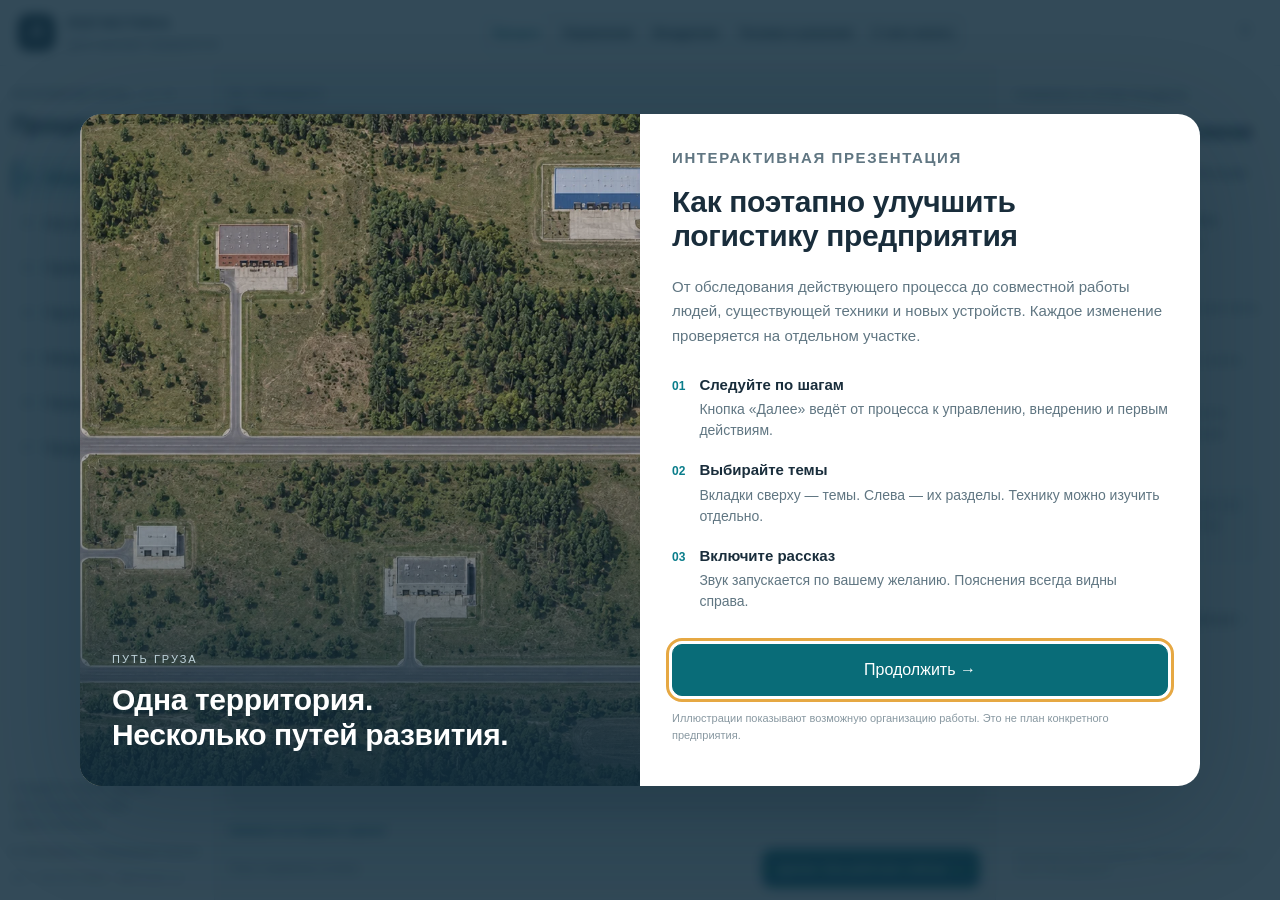
==== commit 7be85647: "v16: replace all presentation narration with SpeechKit Anton at 0.85 speed" ====
--- a/index.html
+++ b/index.html
@@ -2,8 +2,8 @@
 <html lang="ru"><head><meta charset="utf-8"><meta name="viewport" content="width=device-width,initial-scale=1"><meta name="theme-color" content="#172f3b"><title>Логистика предприятия — путь груза</title><link rel="icon" href="data:,"><link rel="stylesheet" href="design-v12.css?v=15"><link rel="stylesheet" href="journey-v15.css?v=15"><link rel="preload" as="image" href="assets/v13/campus.webp"></head><body>
 <header class="app-header"><button class="brand" id="home" aria-label="Открыть вступление"><span class="brand-mark">Л</span><span><strong>ЛОГИСТИКА</strong><small>Действующее предприятие</small></span></button><nav class="main-tabs" aria-label="Вкладки презентации"><button data-tab="process">Процесс</button><button data-tab="management">Управление</button><button data-tab="implementation">Внедрение</button><button data-tab="equipment">Техника и решения</button><button data-tab="start">С чего начать</button></nav><button class="help-button" id="help" aria-label="Как пользоваться">?</button></header>
 <div class="mobile-controls"><button id="toggle-nav" aria-expanded="false">☰ Разделы</button><button id="toggle-info" aria-expanded="false">Пояснения ↗</button></div>
-<main class="app"><aside class="sidebar" id="navigation"><p class="eyebrow" id="nav-eyebrow">ПУТЬ ГРУЗА</p><h2 id="nav-title">От въезда до цеха</h2><nav class="chapter-nav" id="chapters" aria-label="Разделы"></nav><div class="sidebar-footer"><p id="navigation-hint">Выберите эпизод.<br>Рассказ можно включить сверху.</p><details><summary>Материалы и предыдущие версии</summary><a href="movie-v03.html">Предыдущий фильм ↗</a><a href="pilot/">3D-проба разгрузки ↗</a><span>Основа: аналитическая записка v03 от 04.10.2026.</span></details><div class="version">ВН / ЛОГИСТИКА · ВЕРСИЯ 15</div></div></aside>
+<main class="app"><aside class="sidebar" id="navigation"><p class="eyebrow" id="nav-eyebrow">ПУТЬ ГРУЗА</p><h2 id="nav-title">От въезда до цеха</h2><nav class="chapter-nav" id="chapters" aria-label="Разделы"></nav><div class="sidebar-footer"><p id="navigation-hint">Выберите эпизод.<br>Рассказ можно включить сверху.</p><details><summary>Материалы и предыдущие версии</summary><a href="movie-v03.html">Предыдущий фильм ↗</a><a href="pilot/">3D-проба разгрузки ↗</a><span>Основа: аналитическая записка v03 от 04.10.2026.</span></details><div class="version">ВН / ЛОГИСТИКА · ВЕРСИЯ 16</div></div></aside>
 <section class="stage" aria-labelledby="scene-title"><div class="scene-heading"><div><p class="eyebrow" id="scene-eyebrow"></p><h1 id="scene-title"></h1></div><span class="scene-kind" id="scene-kind"></span></div><div class="toolbar"><button id="previous" aria-label="Предыдущий эпизод">←</button><button id="play" class="primary">▶ Смотреть</button><button id="sound" aria-pressed="false">Звук выключен</button><button id="next" aria-label="Следующий эпизод">→</button><div class="progress" aria-hidden="true"><i id="progress"></i></div><span class="step-count" id="step-count"></span><button id="reset-view">Общий вид</button></div><div class="variants" id="variants" hidden></div><div class="canvas" id="canvas"></div><div class="scene-caption"><b id="scene-caption"></b></div><div class="journey-footer"><span>План и параметры условны</span><button id="journey-next" class="primary"></button><button id="journey-finish" hidden>Вернуться к началу →</button></div></section>
 <aside class="info" id="information" aria-label="Пояснения"><div class="info-top"><p class="eyebrow" id="info-eyebrow">ОБ ЭПИЗОДЕ</p><button id="clear-selection" hidden>Вернуться к разделу ×</button></div><div class="info-body" id="info-body" aria-live="polite"></div><div id="tour-controls" class="tour-controls" hidden></div><div class="info-foot">Концепция для обсуждения. Решения уточняются после обследования.</div></aside></main>
 <dialog id="welcome" aria-labelledby="welcome-title"><div class="welcome-layout"><div class="welcome-image"><img src="assets/v13/campus.webp" alt="Вид на территорию промышленного предприятия"><div class="welcome-image-caption"><small>Путь груза</small><strong>Одна территория.<br>Несколько путей развития.</strong></div></div><div class="welcome-copy"><p class="eyebrow">ИНТЕРАКТИВНАЯ ПРЕЗЕНТАЦИЯ</p><h1 id="welcome-title">Как поэтапно улучшить логистику предприятия</h1><p>От обследования действующего процесса до совместной работы людей, существующей техники и новых устройств. Каждое изменение проверяется на отдельном участке.</p><ol><li><span><strong>Следуйте по шагам</strong>Кнопка «Далее» ведёт от процесса к управлению, внедрению и первым действиям.</span></li><li><span><strong>Выбирайте темы</strong>Вкладки сверху — темы. Слева — их разделы. Технику можно изучить отдельно.</span></li><li><span><strong>Включите рассказ</strong>Звук запускается по вашему желанию. Пояснения всегда видны справа.</span></li></ol><button class="primary" id="continue">Продолжить →</button><p class="legal">Иллюстрации показывают возможную организацию работы. Это не план конкретного предприятия.</p></div></div></dialog>
-<audio id="narration" preload="none"></audio><script src="content.js?v=15"></script><script src="scenarios-v09.js?v=15"></script><script src="journey-v15.js?v=15"></script><script src="tour-audio.js?v=15.1"></script><script src="presentation-v15.js?v=15"></script></body></html>
+<audio id="narration" preload="none"></audio><script src="content.js?v=15"></script><script src="scenarios-v09.js?v=15"></script><script src="journey-v15.js?v=15"></script><script src="tour-audio.js?v=16"></script><script src="presentation-v15.js?v=16"></script></body></html>
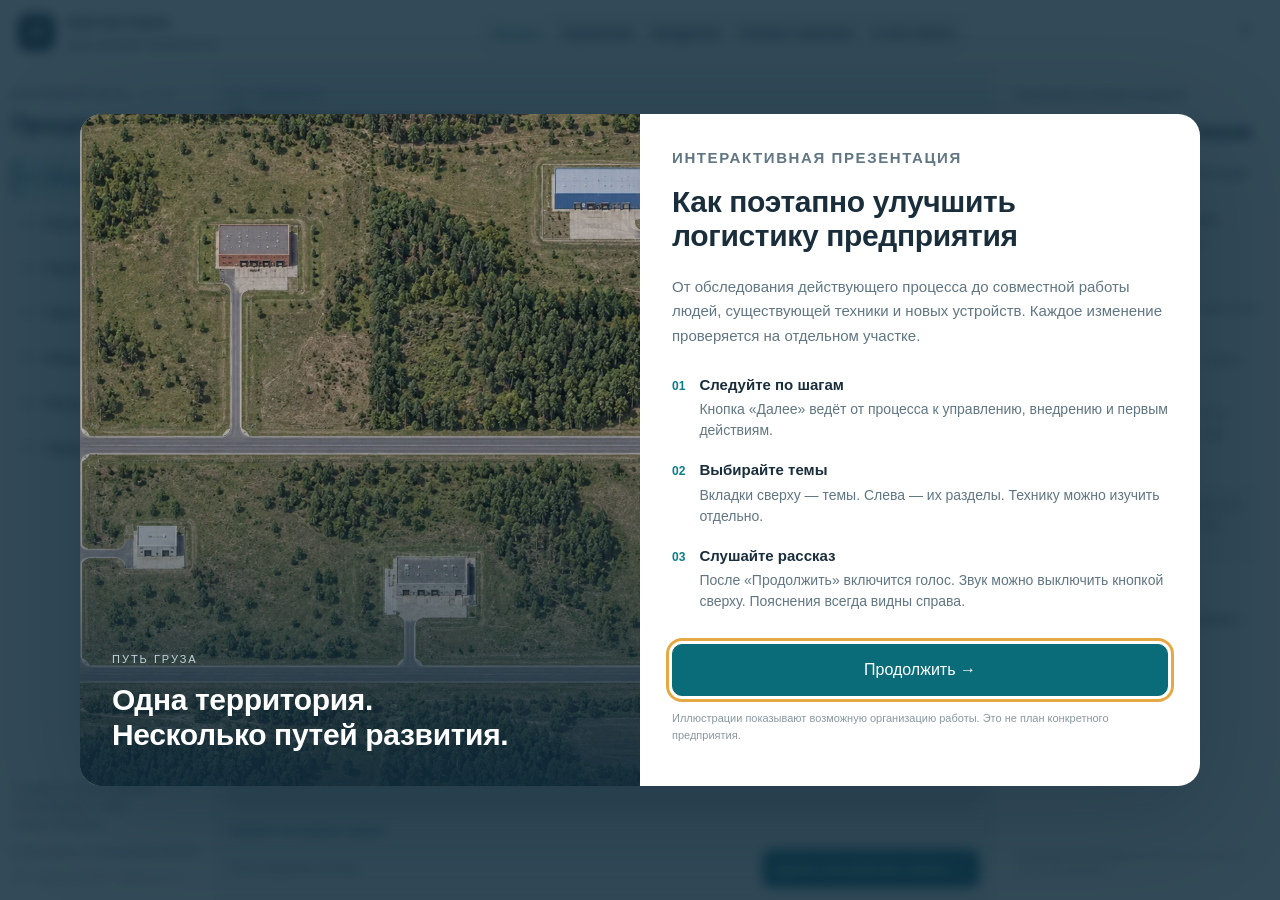
==== commit 82a7ec3e: "v17: enable narration by default and preserve mute choice across navigation" ====
--- a/index.html
+++ b/index.html
@@ -2,8 +2,8 @@
 <html lang="ru"><head><meta charset="utf-8"><meta name="viewport" content="width=device-width,initial-scale=1"><meta name="theme-color" content="#172f3b"><title>Логистика предприятия — путь груза</title><link rel="icon" href="data:,"><link rel="stylesheet" href="design-v12.css?v=15"><link rel="stylesheet" href="journey-v15.css?v=15"><link rel="preload" as="image" href="assets/v13/campus.webp"></head><body>
 <header class="app-header"><button class="brand" id="home" aria-label="Открыть вступление"><span class="brand-mark">Л</span><span><strong>ЛОГИСТИКА</strong><small>Действующее предприятие</small></span></button><nav class="main-tabs" aria-label="Вкладки презентации"><button data-tab="process">Процесс</button><button data-tab="management">Управление</button><button data-tab="implementation">Внедрение</button><button data-tab="equipment">Техника и решения</button><button data-tab="start">С чего начать</button></nav><button class="help-button" id="help" aria-label="Как пользоваться">?</button></header>
 <div class="mobile-controls"><button id="toggle-nav" aria-expanded="false">☰ Разделы</button><button id="toggle-info" aria-expanded="false">Пояснения ↗</button></div>
-<main class="app"><aside class="sidebar" id="navigation"><p class="eyebrow" id="nav-eyebrow">ПУТЬ ГРУЗА</p><h2 id="nav-title">От въезда до цеха</h2><nav class="chapter-nav" id="chapters" aria-label="Разделы"></nav><div class="sidebar-footer"><p id="navigation-hint">Выберите эпизод.<br>Рассказ можно включить сверху.</p><details><summary>Материалы и предыдущие версии</summary><a href="movie-v03.html">Предыдущий фильм ↗</a><a href="pilot/">3D-проба разгрузки ↗</a><span>Основа: аналитическая записка v03 от 04.10.2026.</span></details><div class="version">ВН / ЛОГИСТИКА · ВЕРСИЯ 16</div></div></aside>
-<section class="stage" aria-labelledby="scene-title"><div class="scene-heading"><div><p class="eyebrow" id="scene-eyebrow"></p><h1 id="scene-title"></h1></div><span class="scene-kind" id="scene-kind"></span></div><div class="toolbar"><button id="previous" aria-label="Предыдущий эпизод">←</button><button id="play" class="primary">▶ Смотреть</button><button id="sound" aria-pressed="false">Звук выключен</button><button id="next" aria-label="Следующий эпизод">→</button><div class="progress" aria-hidden="true"><i id="progress"></i></div><span class="step-count" id="step-count"></span><button id="reset-view">Общий вид</button></div><div class="variants" id="variants" hidden></div><div class="canvas" id="canvas"></div><div class="scene-caption"><b id="scene-caption"></b></div><div class="journey-footer"><span>План и параметры условны</span><button id="journey-next" class="primary"></button><button id="journey-finish" hidden>Вернуться к началу →</button></div></section>
+<main class="app"><aside class="sidebar" id="navigation"><p class="eyebrow" id="nav-eyebrow">ПУТЬ ГРУЗА</p><h2 id="nav-title">От въезда до цеха</h2><nav class="chapter-nav" id="chapters" aria-label="Разделы"></nav><div class="sidebar-footer"><p id="navigation-hint">Выберите эпизод.<br>Рассказ можно включить сверху.</p><details><summary>Материалы и предыдущие версии</summary><a href="movie-v03.html">Предыдущий фильм ↗</a><a href="pilot/">3D-проба разгрузки ↗</a><span>Основа: аналитическая записка v03 от 04.10.2026.</span></details><div class="version">ВН / ЛОГИСТИКА · ВЕРСИЯ 17</div></div></aside>
+<section class="stage" aria-labelledby="scene-title"><div class="scene-heading"><div><p class="eyebrow" id="scene-eyebrow"></p><h1 id="scene-title"></h1></div><span class="scene-kind" id="scene-kind"></span></div><div class="toolbar"><button id="previous" aria-label="Предыдущий эпизод">←</button><button id="play" class="primary">▶ Смотреть</button><button id="sound" aria-pressed="true">Звук включён</button><button id="next" aria-label="Следующий эпизод">→</button><div class="progress" aria-hidden="true"><i id="progress"></i></div><span class="step-count" id="step-count"></span><button id="reset-view">Общий вид</button></div><div class="variants" id="variants" hidden></div><div class="canvas" id="canvas"></div><div class="scene-caption"><b id="scene-caption"></b></div><div class="journey-footer"><span>План и параметры условны</span><button id="journey-next" class="primary"></button><button id="journey-finish" hidden>Вернуться к началу →</button></div></section>
 <aside class="info" id="information" aria-label="Пояснения"><div class="info-top"><p class="eyebrow" id="info-eyebrow">ОБ ЭПИЗОДЕ</p><button id="clear-selection" hidden>Вернуться к разделу ×</button></div><div class="info-body" id="info-body" aria-live="polite"></div><div id="tour-controls" class="tour-controls" hidden></div><div class="info-foot">Концепция для обсуждения. Решения уточняются после обследования.</div></aside></main>
-<dialog id="welcome" aria-labelledby="welcome-title"><div class="welcome-layout"><div class="welcome-image"><img src="assets/v13/campus.webp" alt="Вид на территорию промышленного предприятия"><div class="welcome-image-caption"><small>Путь груза</small><strong>Одна территория.<br>Несколько путей развития.</strong></div></div><div class="welcome-copy"><p class="eyebrow">ИНТЕРАКТИВНАЯ ПРЕЗЕНТАЦИЯ</p><h1 id="welcome-title">Как поэтапно улучшить логистику предприятия</h1><p>От обследования действующего процесса до совместной работы людей, существующей техники и новых устройств. Каждое изменение проверяется на отдельном участке.</p><ol><li><span><strong>Следуйте по шагам</strong>Кнопка «Далее» ведёт от процесса к управлению, внедрению и первым действиям.</span></li><li><span><strong>Выбирайте темы</strong>Вкладки сверху — темы. Слева — их разделы. Технику можно изучить отдельно.</span></li><li><span><strong>Включите рассказ</strong>Звук запускается по вашему желанию. Пояснения всегда видны справа.</span></li></ol><button class="primary" id="continue">Продолжить →</button><p class="legal">Иллюстрации показывают возможную организацию работы. Это не план конкретного предприятия.</p></div></div></dialog>
-<audio id="narration" preload="none"></audio><script src="content.js?v=15"></script><script src="scenarios-v09.js?v=15"></script><script src="journey-v15.js?v=15"></script><script src="tour-audio.js?v=16"></script><script src="presentation-v15.js?v=16"></script></body></html>
+<dialog id="welcome" aria-labelledby="welcome-title"><div class="welcome-layout"><div class="welcome-image"><img src="assets/v13/campus.webp" alt="Вид на территорию промышленного предприятия"><div class="welcome-image-caption"><small>Путь груза</small><strong>Одна территория.<br>Несколько путей развития.</strong></div></div><div class="welcome-copy"><p class="eyebrow">ИНТЕРАКТИВНАЯ ПРЕЗЕНТАЦИЯ</p><h1 id="welcome-title">Как поэтапно улучшить логистику предприятия</h1><p>От обследования действующего процесса до совместной работы людей, существующей техники и новых устройств. Каждое изменение проверяется на отдельном участке.</p><ol><li><span><strong>Следуйте по шагам</strong>Кнопка «Далее» ведёт от процесса к управлению, внедрению и первым действиям.</span></li><li><span><strong>Выбирайте темы</strong>Вкладки сверху — темы. Слева — их разделы. Технику можно изучить отдельно.</span></li><li><span><strong>Слушайте рассказ</strong>После «Продолжить» включится голос. Звук можно выключить кнопкой сверху. Пояснения всегда видны справа.</span></li></ol><button class="primary" id="continue">Продолжить →</button><p class="legal">Иллюстрации показывают возможную организацию работы. Это не план конкретного предприятия.</p></div></div></dialog>
+<audio id="narration" preload="none"></audio><script src="content.js?v=15"></script><script src="scenarios-v09.js?v=15"></script><script src="journey-v15.js?v=15"></script><script src="tour-audio.js?v=16"></script><script src="presentation-v15.js?v=17"></script></body></html>
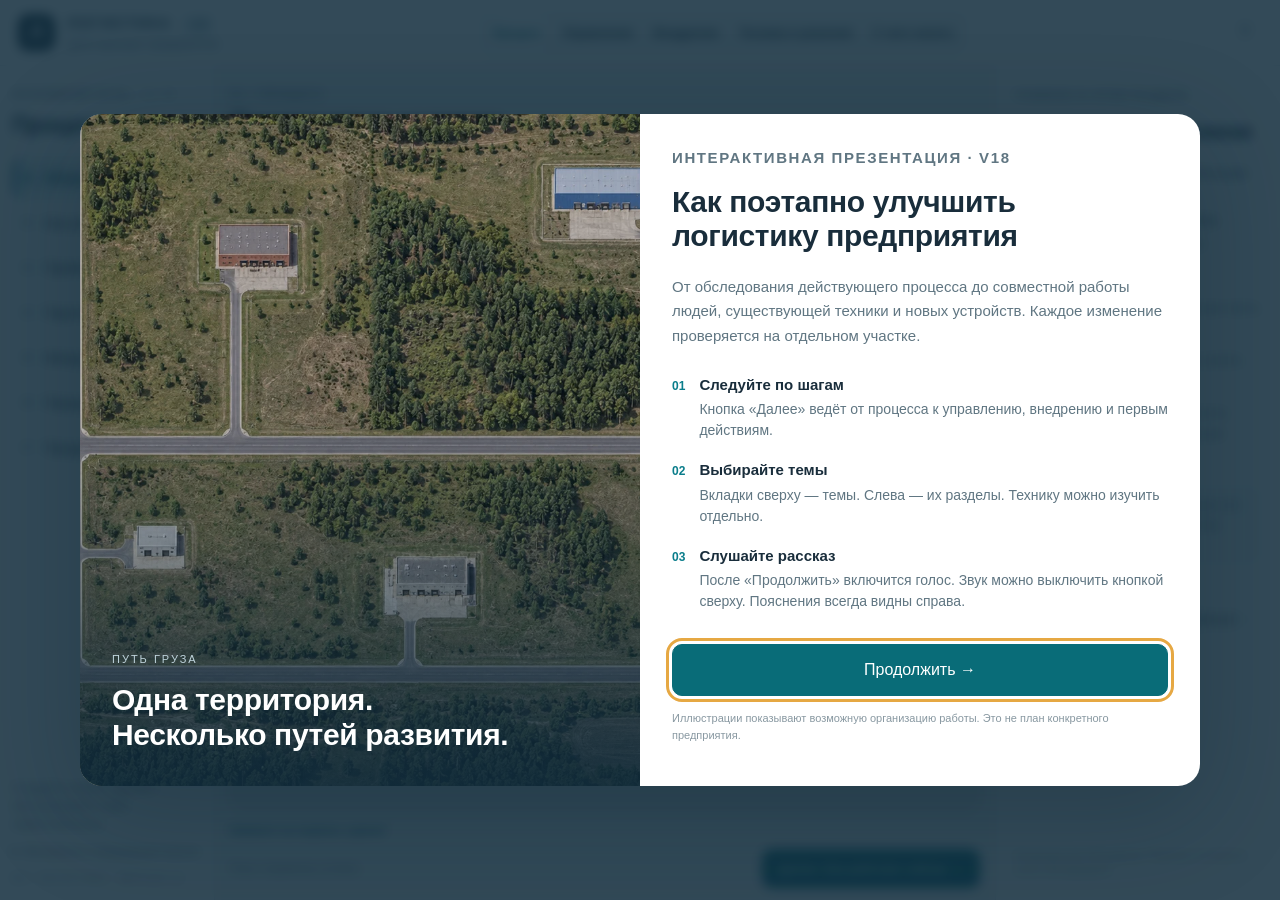
==== commit eb86583f: "v18: show release number beside Logistics and on welcome screen" ====
--- a/index.html
+++ b/index.html
@@ -1,9 +1,9 @@
 <!doctype html>
 <html lang="ru"><head><meta charset="utf-8"><meta name="viewport" content="width=device-width,initial-scale=1"><meta name="theme-color" content="#172f3b"><title>Логистика предприятия — путь груза</title><link rel="icon" href="data:,"><link rel="stylesheet" href="design-v12.css?v=15"><link rel="stylesheet" href="journey-v15.css?v=15"><link rel="preload" as="image" href="assets/v13/campus.webp"></head><body>
-<header class="app-header"><button class="brand" id="home" aria-label="Открыть вступление"><span class="brand-mark">Л</span><span><strong>ЛОГИСТИКА</strong><small>Действующее предприятие</small></span></button><nav class="main-tabs" aria-label="Вкладки презентации"><button data-tab="process">Процесс</button><button data-tab="management">Управление</button><button data-tab="implementation">Внедрение</button><button data-tab="equipment">Техника и решения</button><button data-tab="start">С чего начать</button></nav><button class="help-button" id="help" aria-label="Как пользоваться">?</button></header>
+<header class="app-header"><button class="brand" id="home" aria-label="Открыть вступление"><span class="brand-mark">Л</span><span><strong>ЛОГИСТИКА <span class="release-badge" aria-label="Версия 18" style="display:inline-block;margin-left:6px;font:600 11px/1.4 Segoe UI,sans-serif;letter-spacing:0;color:#526c79;background:#e7eff2;border:1px solid #cbdbe2;border-radius:5px;padding:1px 5px;vertical-align:middle">v18</span></strong><small>Действующее предприятие</small></span></button><nav class="main-tabs" aria-label="Вкладки презентации"><button data-tab="process">Процесс</button><button data-tab="management">Управление</button><button data-tab="implementation">Внедрение</button><button data-tab="equipment">Техника и решения</button><button data-tab="start">С чего начать</button></nav><button class="help-button" id="help" aria-label="Как пользоваться">?</button></header>
 <div class="mobile-controls"><button id="toggle-nav" aria-expanded="false">☰ Разделы</button><button id="toggle-info" aria-expanded="false">Пояснения ↗</button></div>
-<main class="app"><aside class="sidebar" id="navigation"><p class="eyebrow" id="nav-eyebrow">ПУТЬ ГРУЗА</p><h2 id="nav-title">От въезда до цеха</h2><nav class="chapter-nav" id="chapters" aria-label="Разделы"></nav><div class="sidebar-footer"><p id="navigation-hint">Выберите эпизод.<br>Рассказ можно включить сверху.</p><details><summary>Материалы и предыдущие версии</summary><a href="movie-v03.html">Предыдущий фильм ↗</a><a href="pilot/">3D-проба разгрузки ↗</a><span>Основа: аналитическая записка v03 от 04.10.2026.</span></details><div class="version">ВН / ЛОГИСТИКА · ВЕРСИЯ 17</div></div></aside>
+<main class="app"><aside class="sidebar" id="navigation"><p class="eyebrow" id="nav-eyebrow">ПУТЬ ГРУЗА</p><h2 id="nav-title">От въезда до цеха</h2><nav class="chapter-nav" id="chapters" aria-label="Разделы"></nav><div class="sidebar-footer"><p id="navigation-hint">Выберите эпизод.<br>Рассказ можно включить сверху.</p><details><summary>Материалы и предыдущие версии</summary><a href="movie-v03.html">Предыдущий фильм ↗</a><a href="pilot/">3D-проба разгрузки ↗</a><span>Основа: аналитическая записка v03 от 04.10.2026.</span></details><div class="version">ВН / ЛОГИСТИКА · ВЕРСИЯ 18</div></div></aside>
 <section class="stage" aria-labelledby="scene-title"><div class="scene-heading"><div><p class="eyebrow" id="scene-eyebrow"></p><h1 id="scene-title"></h1></div><span class="scene-kind" id="scene-kind"></span></div><div class="toolbar"><button id="previous" aria-label="Предыдущий эпизод">←</button><button id="play" class="primary">▶ Смотреть</button><button id="sound" aria-pressed="true">Звук включён</button><button id="next" aria-label="Следующий эпизод">→</button><div class="progress" aria-hidden="true"><i id="progress"></i></div><span class="step-count" id="step-count"></span><button id="reset-view">Общий вид</button></div><div class="variants" id="variants" hidden></div><div class="canvas" id="canvas"></div><div class="scene-caption"><b id="scene-caption"></b></div><div class="journey-footer"><span>План и параметры условны</span><button id="journey-next" class="primary"></button><button id="journey-finish" hidden>Вернуться к началу →</button></div></section>
 <aside class="info" id="information" aria-label="Пояснения"><div class="info-top"><p class="eyebrow" id="info-eyebrow">ОБ ЭПИЗОДЕ</p><button id="clear-selection" hidden>Вернуться к разделу ×</button></div><div class="info-body" id="info-body" aria-live="polite"></div><div id="tour-controls" class="tour-controls" hidden></div><div class="info-foot">Концепция для обсуждения. Решения уточняются после обследования.</div></aside></main>
-<dialog id="welcome" aria-labelledby="welcome-title"><div class="welcome-layout"><div class="welcome-image"><img src="assets/v13/campus.webp" alt="Вид на территорию промышленного предприятия"><div class="welcome-image-caption"><small>Путь груза</small><strong>Одна территория.<br>Несколько путей развития.</strong></div></div><div class="welcome-copy"><p class="eyebrow">ИНТЕРАКТИВНАЯ ПРЕЗЕНТАЦИЯ</p><h1 id="welcome-title">Как поэтапно улучшить логистику предприятия</h1><p>От обследования действующего процесса до совместной работы людей, существующей техники и новых устройств. Каждое изменение проверяется на отдельном участке.</p><ol><li><span><strong>Следуйте по шагам</strong>Кнопка «Далее» ведёт от процесса к управлению, внедрению и первым действиям.</span></li><li><span><strong>Выбирайте темы</strong>Вкладки сверху — темы. Слева — их разделы. Технику можно изучить отдельно.</span></li><li><span><strong>Слушайте рассказ</strong>После «Продолжить» включится голос. Звук можно выключить кнопкой сверху. Пояснения всегда видны справа.</span></li></ol><button class="primary" id="continue">Продолжить →</button><p class="legal">Иллюстрации показывают возможную организацию работы. Это не план конкретного предприятия.</p></div></div></dialog>
+<dialog id="welcome" aria-labelledby="welcome-title"><div class="welcome-layout"><div class="welcome-image"><img src="assets/v13/campus.webp" alt="Вид на территорию промышленного предприятия"><div class="welcome-image-caption"><small>Путь груза</small><strong>Одна территория.<br>Несколько путей развития.</strong></div></div><div class="welcome-copy"><p class="eyebrow">ИНТЕРАКТИВНАЯ ПРЕЗЕНТАЦИЯ · v18</p><h1 id="welcome-title">Как поэтапно улучшить логистику предприятия</h1><p>От обследования действующего процесса до совместной работы людей, существующей техники и новых устройств. Каждое изменение проверяется на отдельном участке.</p><ol><li><span><strong>Следуйте по шагам</strong>Кнопка «Далее» ведёт от процесса к управлению, внедрению и первым действиям.</span></li><li><span><strong>Выбирайте темы</strong>Вкладки сверху — темы. Слева — их разделы. Технику можно изучить отдельно.</span></li><li><span><strong>Слушайте рассказ</strong>После «Продолжить» включится голос. Звук можно выключить кнопкой сверху. Пояснения всегда видны справа.</span></li></ol><button class="primary" id="continue">Продолжить →</button><p class="legal">Иллюстрации показывают возможную организацию работы. Это не план конкретного предприятия.</p></div></div></dialog>
 <audio id="narration" preload="none"></audio><script src="content.js?v=15"></script><script src="scenarios-v09.js?v=15"></script><script src="journey-v15.js?v=15"></script><script src="tour-audio.js?v=16"></script><script src="presentation-v15.js?v=17"></script></body></html>
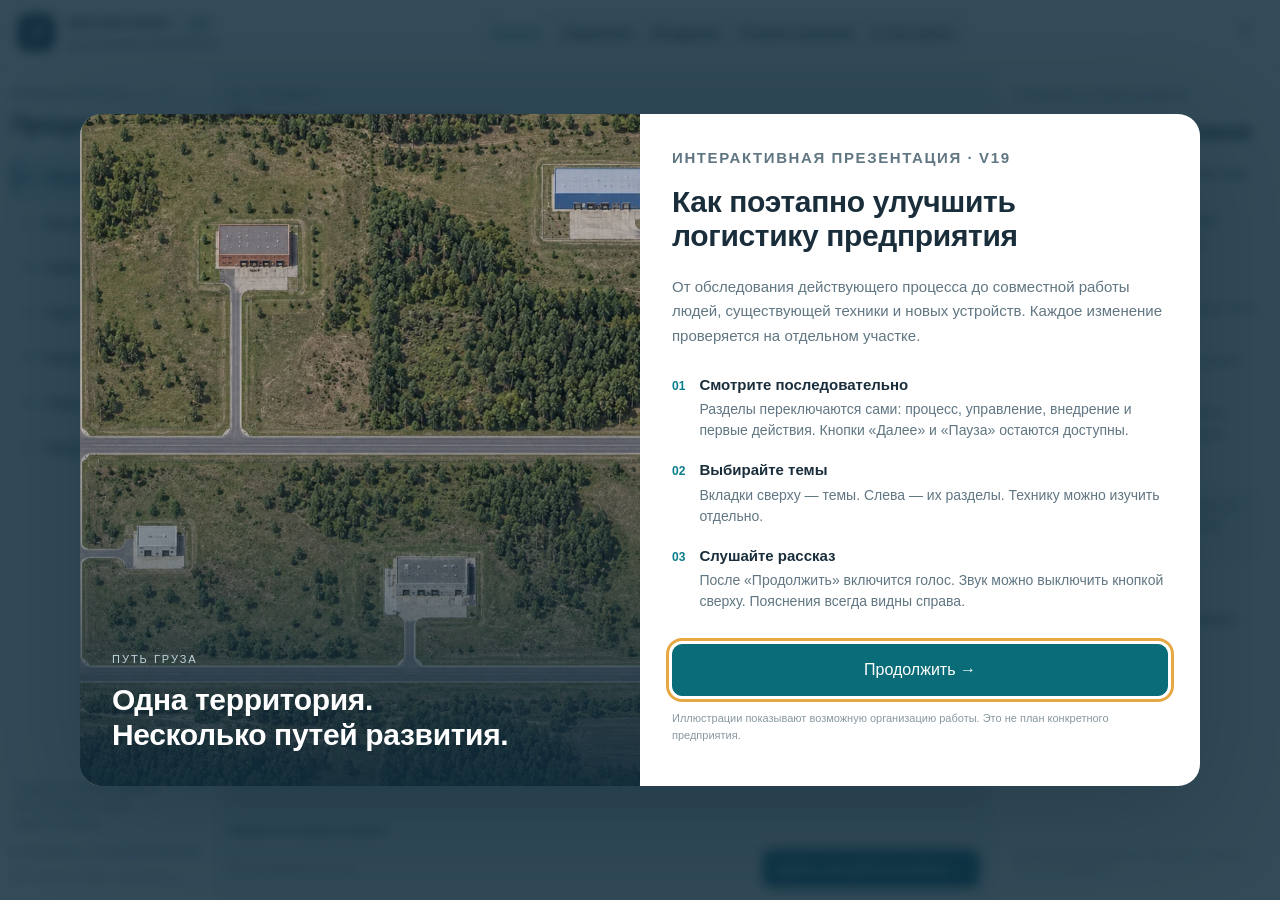
==== commit 281ff74f: "v19: automatically play the full guided journey with receiving variants" ====
--- a/index.html
+++ b/index.html
@@ -1,9 +1,9 @@
 <!doctype html>
 <html lang="ru"><head><meta charset="utf-8"><meta name="viewport" content="width=device-width,initial-scale=1"><meta name="theme-color" content="#172f3b"><title>Логистика предприятия — путь груза</title><link rel="icon" href="data:,"><link rel="stylesheet" href="design-v12.css?v=15"><link rel="stylesheet" href="journey-v15.css?v=15"><link rel="preload" as="image" href="assets/v13/campus.webp"></head><body>
-<header class="app-header"><button class="brand" id="home" aria-label="Открыть вступление"><span class="brand-mark">Л</span><span><strong>ЛОГИСТИКА <span class="release-badge" aria-label="Версия 18" style="display:inline-block;margin-left:6px;font:600 11px/1.4 Segoe UI,sans-serif;letter-spacing:0;color:#526c79;background:#e7eff2;border:1px solid #cbdbe2;border-radius:5px;padding:1px 5px;vertical-align:middle">v18</span></strong><small>Действующее предприятие</small></span></button><nav class="main-tabs" aria-label="Вкладки презентации"><button data-tab="process">Процесс</button><button data-tab="management">Управление</button><button data-tab="implementation">Внедрение</button><button data-tab="equipment">Техника и решения</button><button data-tab="start">С чего начать</button></nav><button class="help-button" id="help" aria-label="Как пользоваться">?</button></header>
+<header class="app-header"><button class="brand" id="home" aria-label="Открыть вступление"><span class="brand-mark">Л</span><span><strong>ЛОГИСТИКА <span class="release-badge" aria-label="Версия 19" style="display:inline-block;margin-left:6px;font:600 11px/1.4 Segoe UI,sans-serif;letter-spacing:0;color:#526c79;background:#e7eff2;border:1px solid #cbdbe2;border-radius:5px;padding:1px 5px;vertical-align:middle">v19</span></strong><small>Действующее предприятие</small></span></button><nav class="main-tabs" aria-label="Вкладки презентации"><button data-tab="process">Процесс</button><button data-tab="management">Управление</button><button data-tab="implementation">Внедрение</button><button data-tab="equipment">Техника и решения</button><button data-tab="start">С чего начать</button></nav><button class="help-button" id="help" aria-label="Как пользоваться">?</button></header>
 <div class="mobile-controls"><button id="toggle-nav" aria-expanded="false">☰ Разделы</button><button id="toggle-info" aria-expanded="false">Пояснения ↗</button></div>
-<main class="app"><aside class="sidebar" id="navigation"><p class="eyebrow" id="nav-eyebrow">ПУТЬ ГРУЗА</p><h2 id="nav-title">От въезда до цеха</h2><nav class="chapter-nav" id="chapters" aria-label="Разделы"></nav><div class="sidebar-footer"><p id="navigation-hint">Выберите эпизод.<br>Рассказ можно включить сверху.</p><details><summary>Материалы и предыдущие версии</summary><a href="movie-v03.html">Предыдущий фильм ↗</a><a href="pilot/">3D-проба разгрузки ↗</a><span>Основа: аналитическая записка v03 от 04.10.2026.</span></details><div class="version">ВН / ЛОГИСТИКА · ВЕРСИЯ 18</div></div></aside>
+<main class="app"><aside class="sidebar" id="navigation"><p class="eyebrow" id="nav-eyebrow">ПУТЬ ГРУЗА</p><h2 id="nav-title">От въезда до цеха</h2><nav class="chapter-nav" id="chapters" aria-label="Разделы"></nav><div class="sidebar-footer"><p id="navigation-hint">Выберите эпизод.<br>Рассказ можно включить сверху.</p><details><summary>Материалы и предыдущие версии</summary><a href="movie-v03.html">Предыдущий фильм ↗</a><a href="pilot/">3D-проба разгрузки ↗</a><span>Основа: аналитическая записка v03 от 04.10.2026.</span></details><div class="version">ВН / ЛОГИСТИКА · ВЕРСИЯ 19</div></div></aside>
 <section class="stage" aria-labelledby="scene-title"><div class="scene-heading"><div><p class="eyebrow" id="scene-eyebrow"></p><h1 id="scene-title"></h1></div><span class="scene-kind" id="scene-kind"></span></div><div class="toolbar"><button id="previous" aria-label="Предыдущий эпизод">←</button><button id="play" class="primary">▶ Смотреть</button><button id="sound" aria-pressed="true">Звук включён</button><button id="next" aria-label="Следующий эпизод">→</button><div class="progress" aria-hidden="true"><i id="progress"></i></div><span class="step-count" id="step-count"></span><button id="reset-view">Общий вид</button></div><div class="variants" id="variants" hidden></div><div class="canvas" id="canvas"></div><div class="scene-caption"><b id="scene-caption"></b></div><div class="journey-footer"><span>План и параметры условны</span><button id="journey-next" class="primary"></button><button id="journey-finish" hidden>Вернуться к началу →</button></div></section>
 <aside class="info" id="information" aria-label="Пояснения"><div class="info-top"><p class="eyebrow" id="info-eyebrow">ОБ ЭПИЗОДЕ</p><button id="clear-selection" hidden>Вернуться к разделу ×</button></div><div class="info-body" id="info-body" aria-live="polite"></div><div id="tour-controls" class="tour-controls" hidden></div><div class="info-foot">Концепция для обсуждения. Решения уточняются после обследования.</div></aside></main>
-<dialog id="welcome" aria-labelledby="welcome-title"><div class="welcome-layout"><div class="welcome-image"><img src="assets/v13/campus.webp" alt="Вид на территорию промышленного предприятия"><div class="welcome-image-caption"><small>Путь груза</small><strong>Одна территория.<br>Несколько путей развития.</strong></div></div><div class="welcome-copy"><p class="eyebrow">ИНТЕРАКТИВНАЯ ПРЕЗЕНТАЦИЯ · v18</p><h1 id="welcome-title">Как поэтапно улучшить логистику предприятия</h1><p>От обследования действующего процесса до совместной работы людей, существующей техники и новых устройств. Каждое изменение проверяется на отдельном участке.</p><ol><li><span><strong>Следуйте по шагам</strong>Кнопка «Далее» ведёт от процесса к управлению, внедрению и первым действиям.</span></li><li><span><strong>Выбирайте темы</strong>Вкладки сверху — темы. Слева — их разделы. Технику можно изучить отдельно.</span></li><li><span><strong>Слушайте рассказ</strong>После «Продолжить» включится голос. Звук можно выключить кнопкой сверху. Пояснения всегда видны справа.</span></li></ol><button class="primary" id="continue">Продолжить →</button><p class="legal">Иллюстрации показывают возможную организацию работы. Это не план конкретного предприятия.</p></div></div></dialog>
-<audio id="narration" preload="none"></audio><script src="content.js?v=15"></script><script src="scenarios-v09.js?v=15"></script><script src="journey-v15.js?v=15"></script><script src="tour-audio.js?v=16"></script><script src="presentation-v15.js?v=17"></script></body></html>
+<dialog id="welcome" aria-labelledby="welcome-title"><div class="welcome-layout"><div class="welcome-image"><img src="assets/v13/campus.webp" alt="Вид на территорию промышленного предприятия"><div class="welcome-image-caption"><small>Путь груза</small><strong>Одна территория.<br>Несколько путей развития.</strong></div></div><div class="welcome-copy"><p class="eyebrow">ИНТЕРАКТИВНАЯ ПРЕЗЕНТАЦИЯ · v19</p><h1 id="welcome-title">Как поэтапно улучшить логистику предприятия</h1><p>От обследования действующего процесса до совместной работы людей, существующей техники и новых устройств. Каждое изменение проверяется на отдельном участке.</p><ol><li><span><strong>Смотрите последовательно</strong>Разделы переключаются сами: процесс, управление, внедрение и первые действия. Кнопки «Далее» и «Пауза» остаются доступны.</span></li><li><span><strong>Выбирайте темы</strong>Вкладки сверху — темы. Слева — их разделы. Технику можно изучить отдельно.</span></li><li><span><strong>Слушайте рассказ</strong>После «Продолжить» включится голос. Звук можно выключить кнопкой сверху. Пояснения всегда видны справа.</span></li></ol><button class="primary" id="continue">Продолжить →</button><p class="legal">Иллюстрации показывают возможную организацию работы. Это не план конкретного предприятия.</p></div></div></dialog>
+<audio id="narration" preload="none"></audio><script src="content.js?v=15"></script><script src="scenarios-v09.js?v=15"></script><script src="journey-v15.js?v=15"></script><script src="tour-audio.js?v=16"></script><script src="presentation-v15.js?v=19"></script></body></html>
